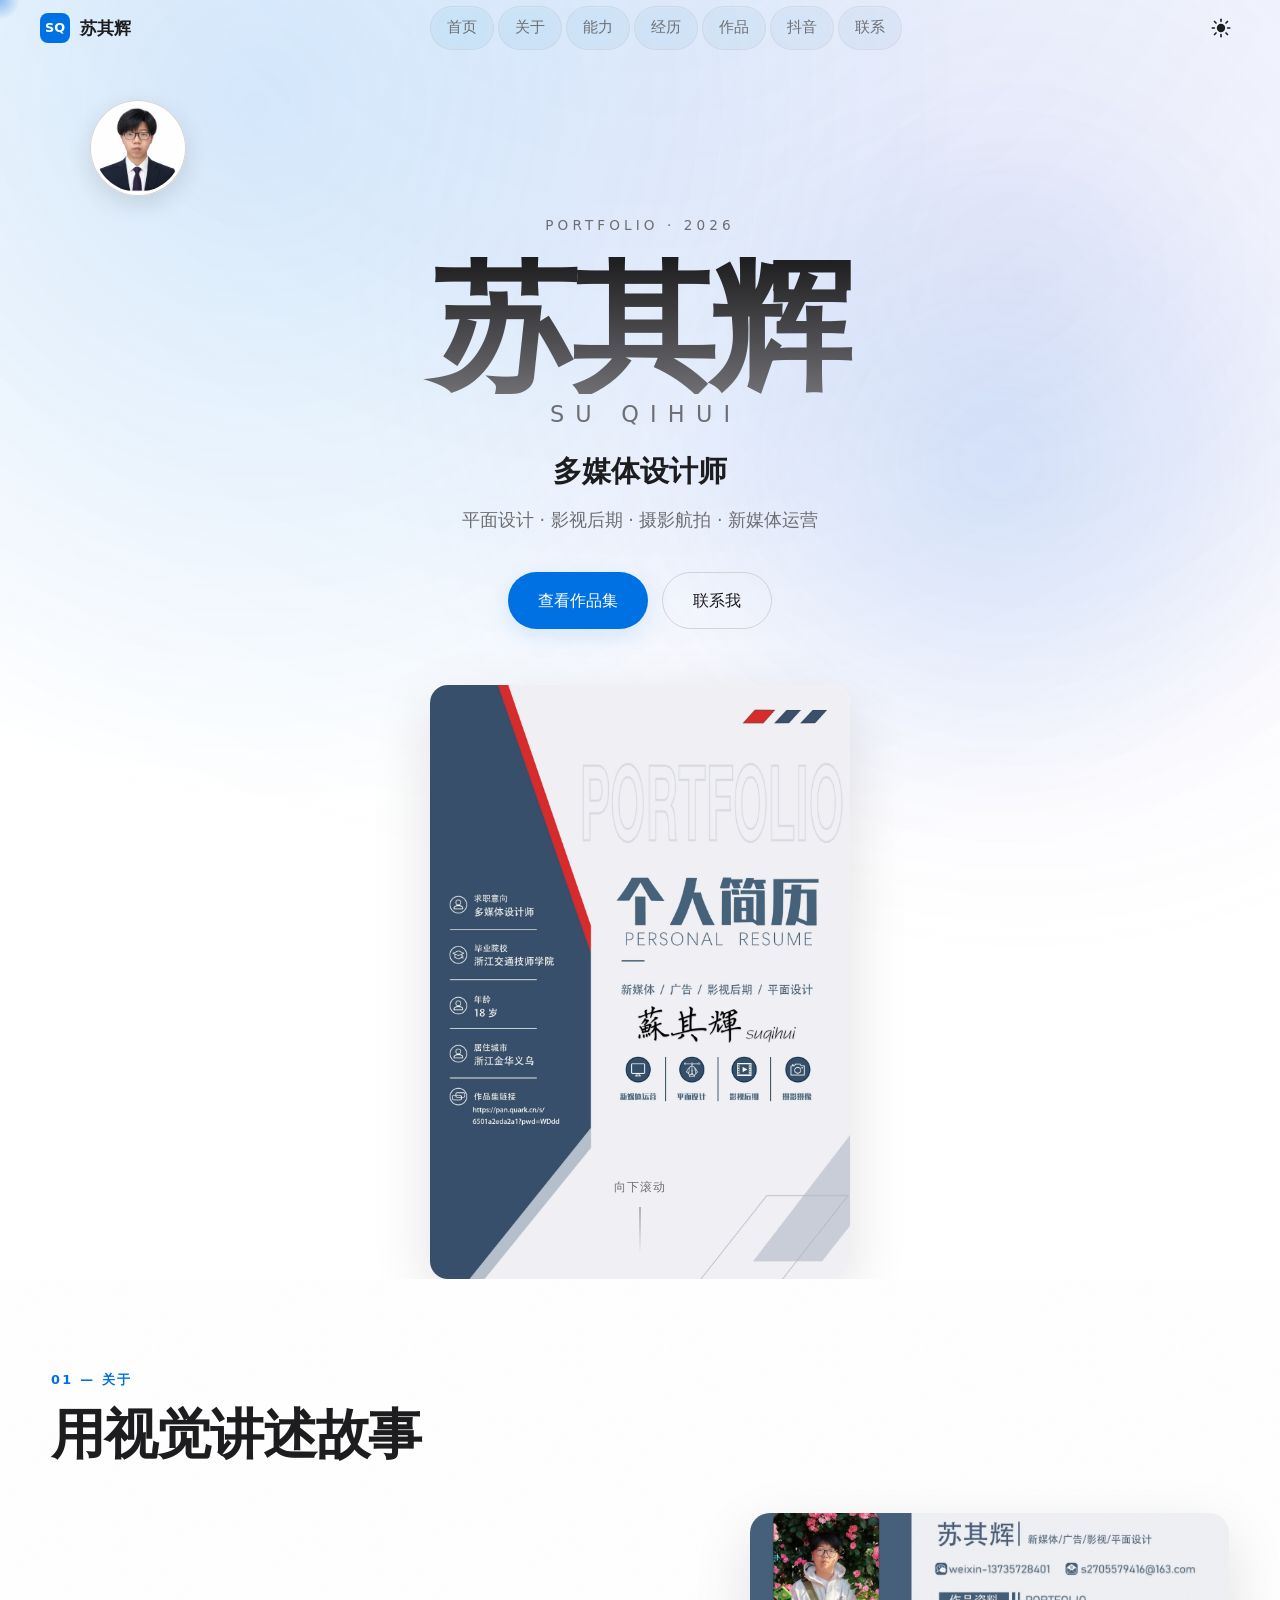
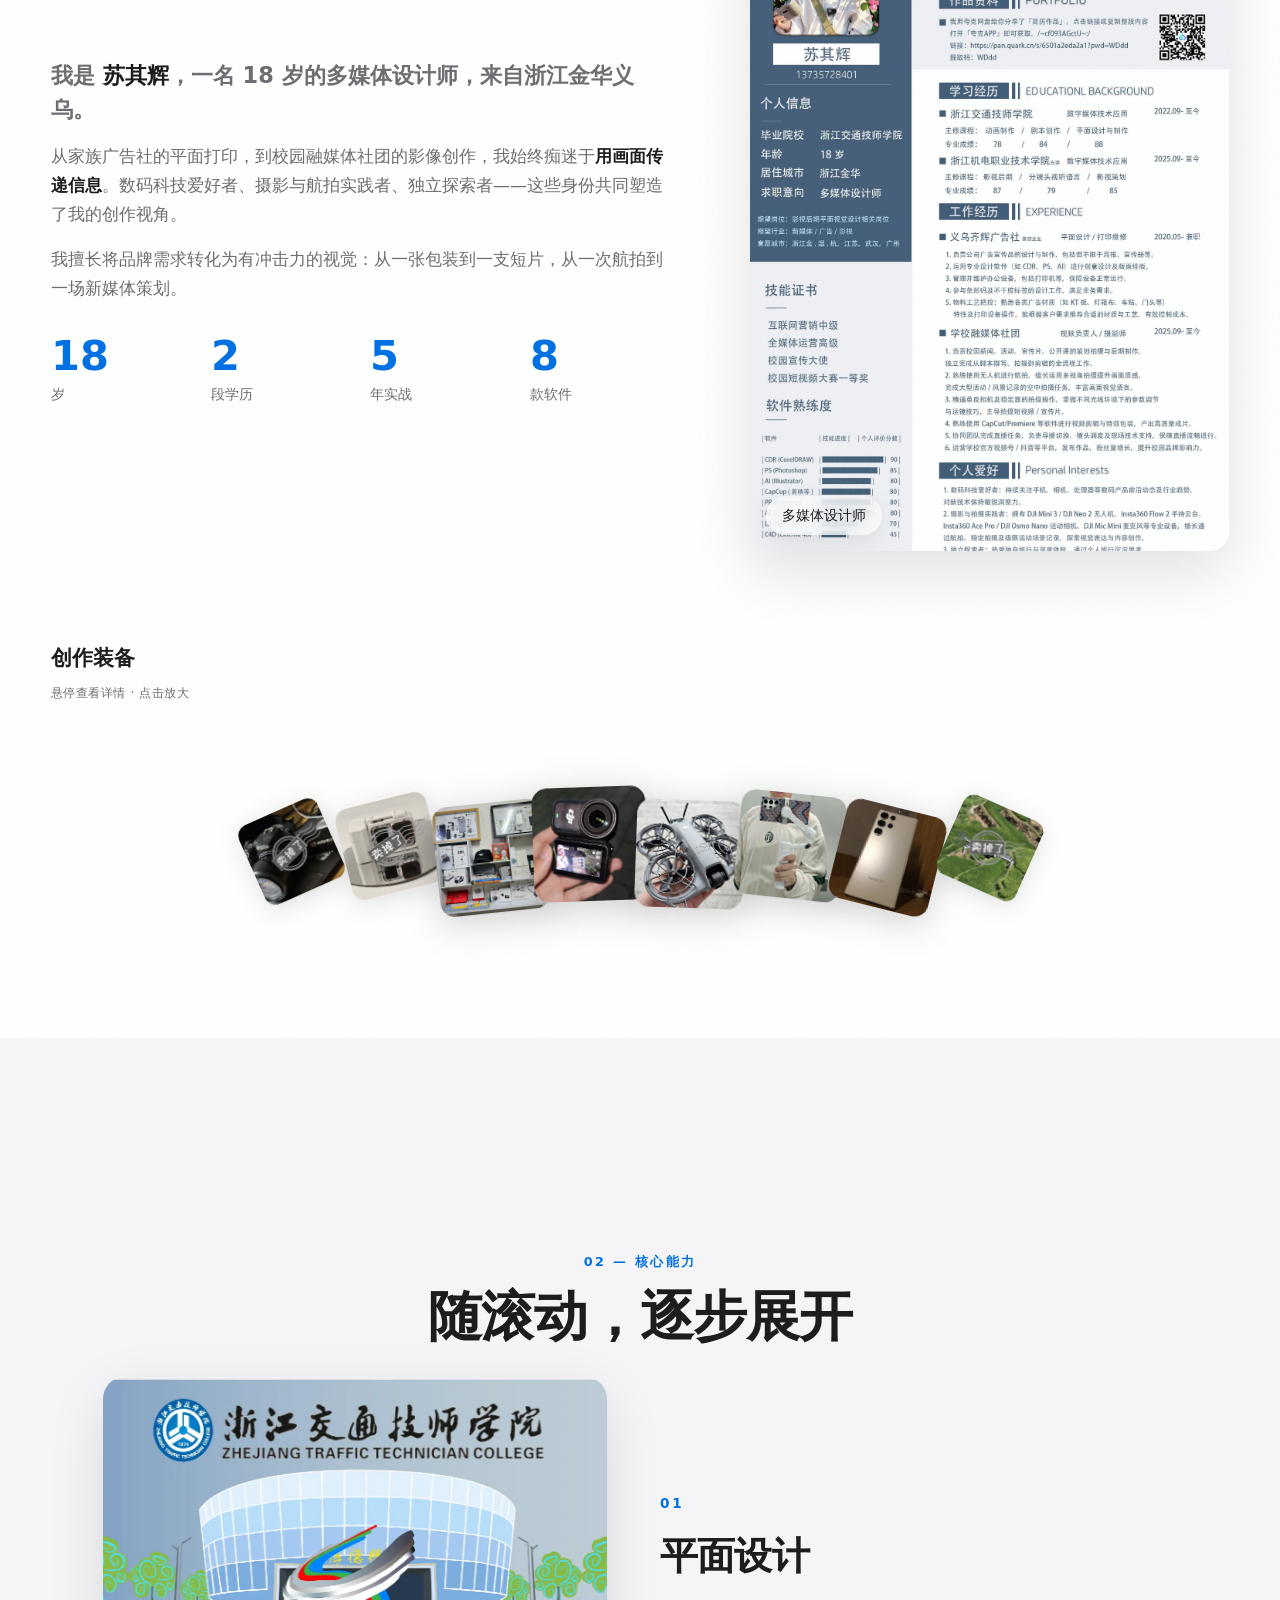
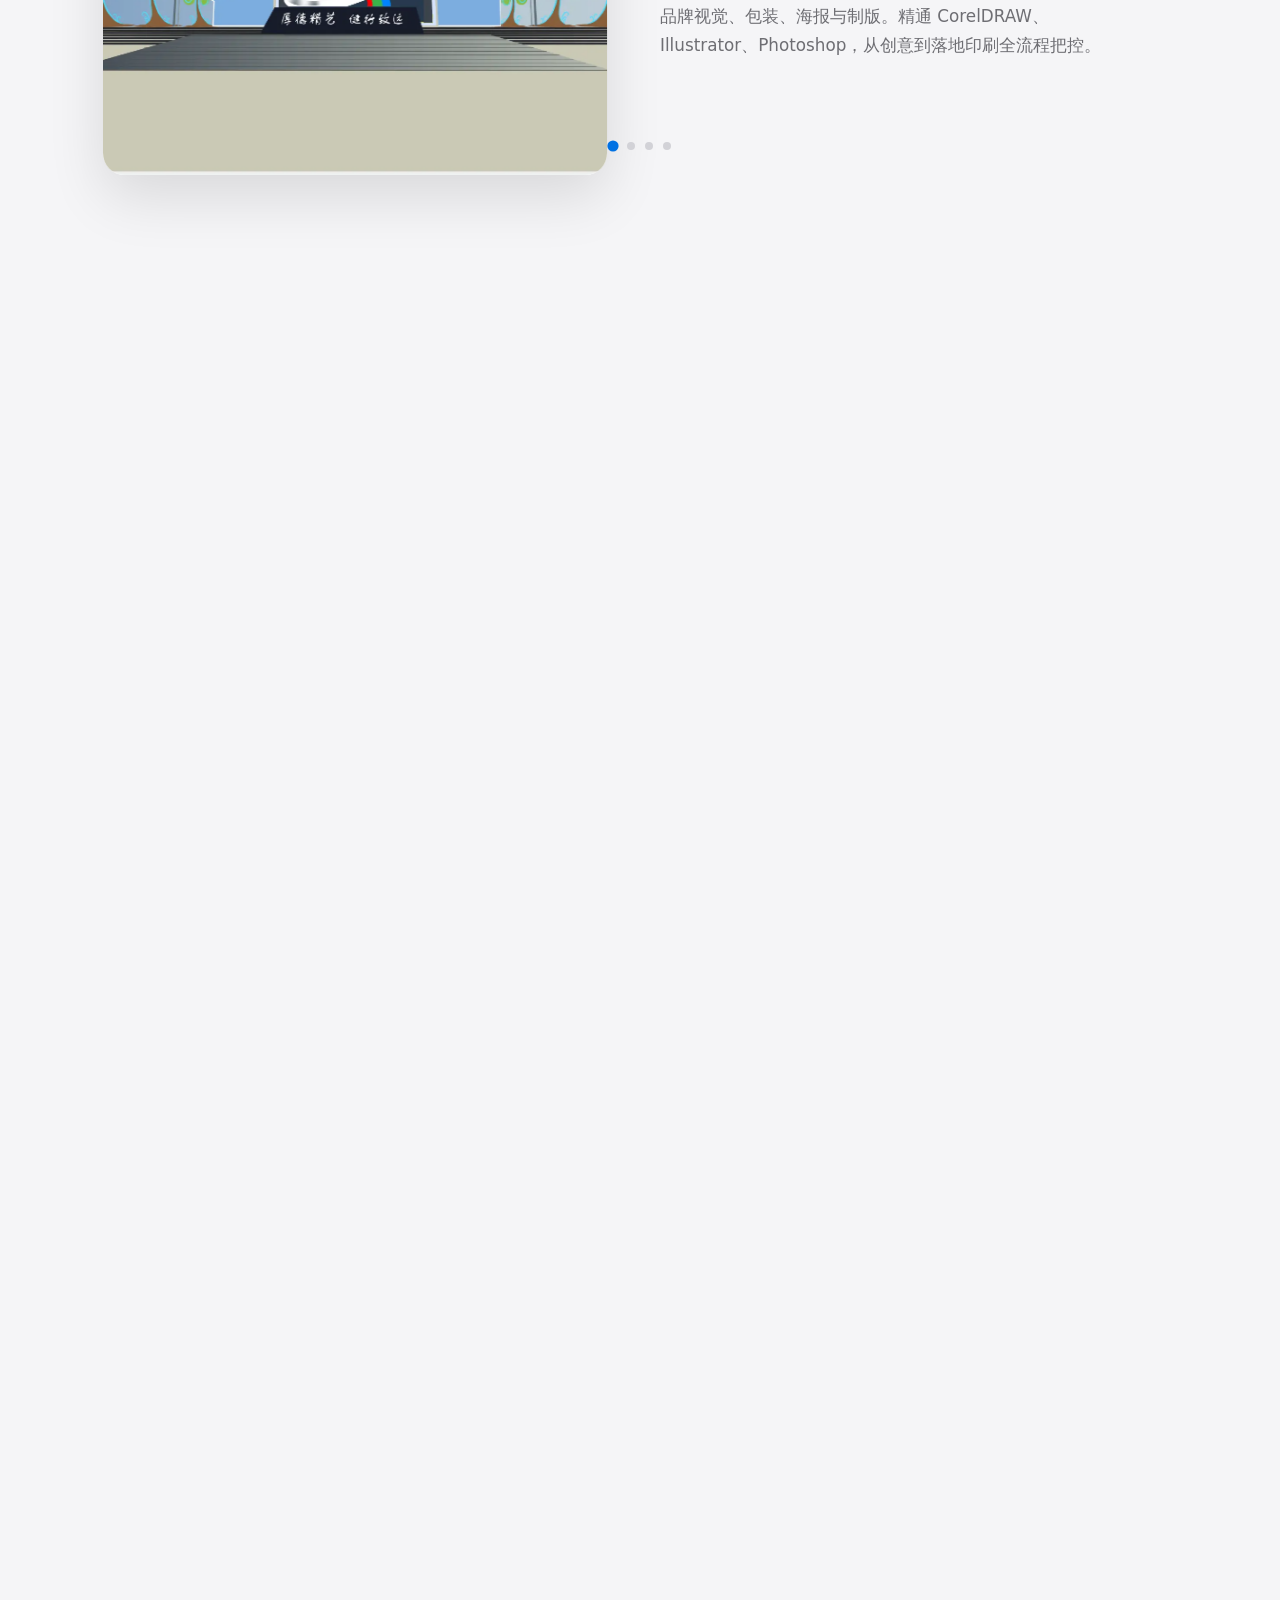
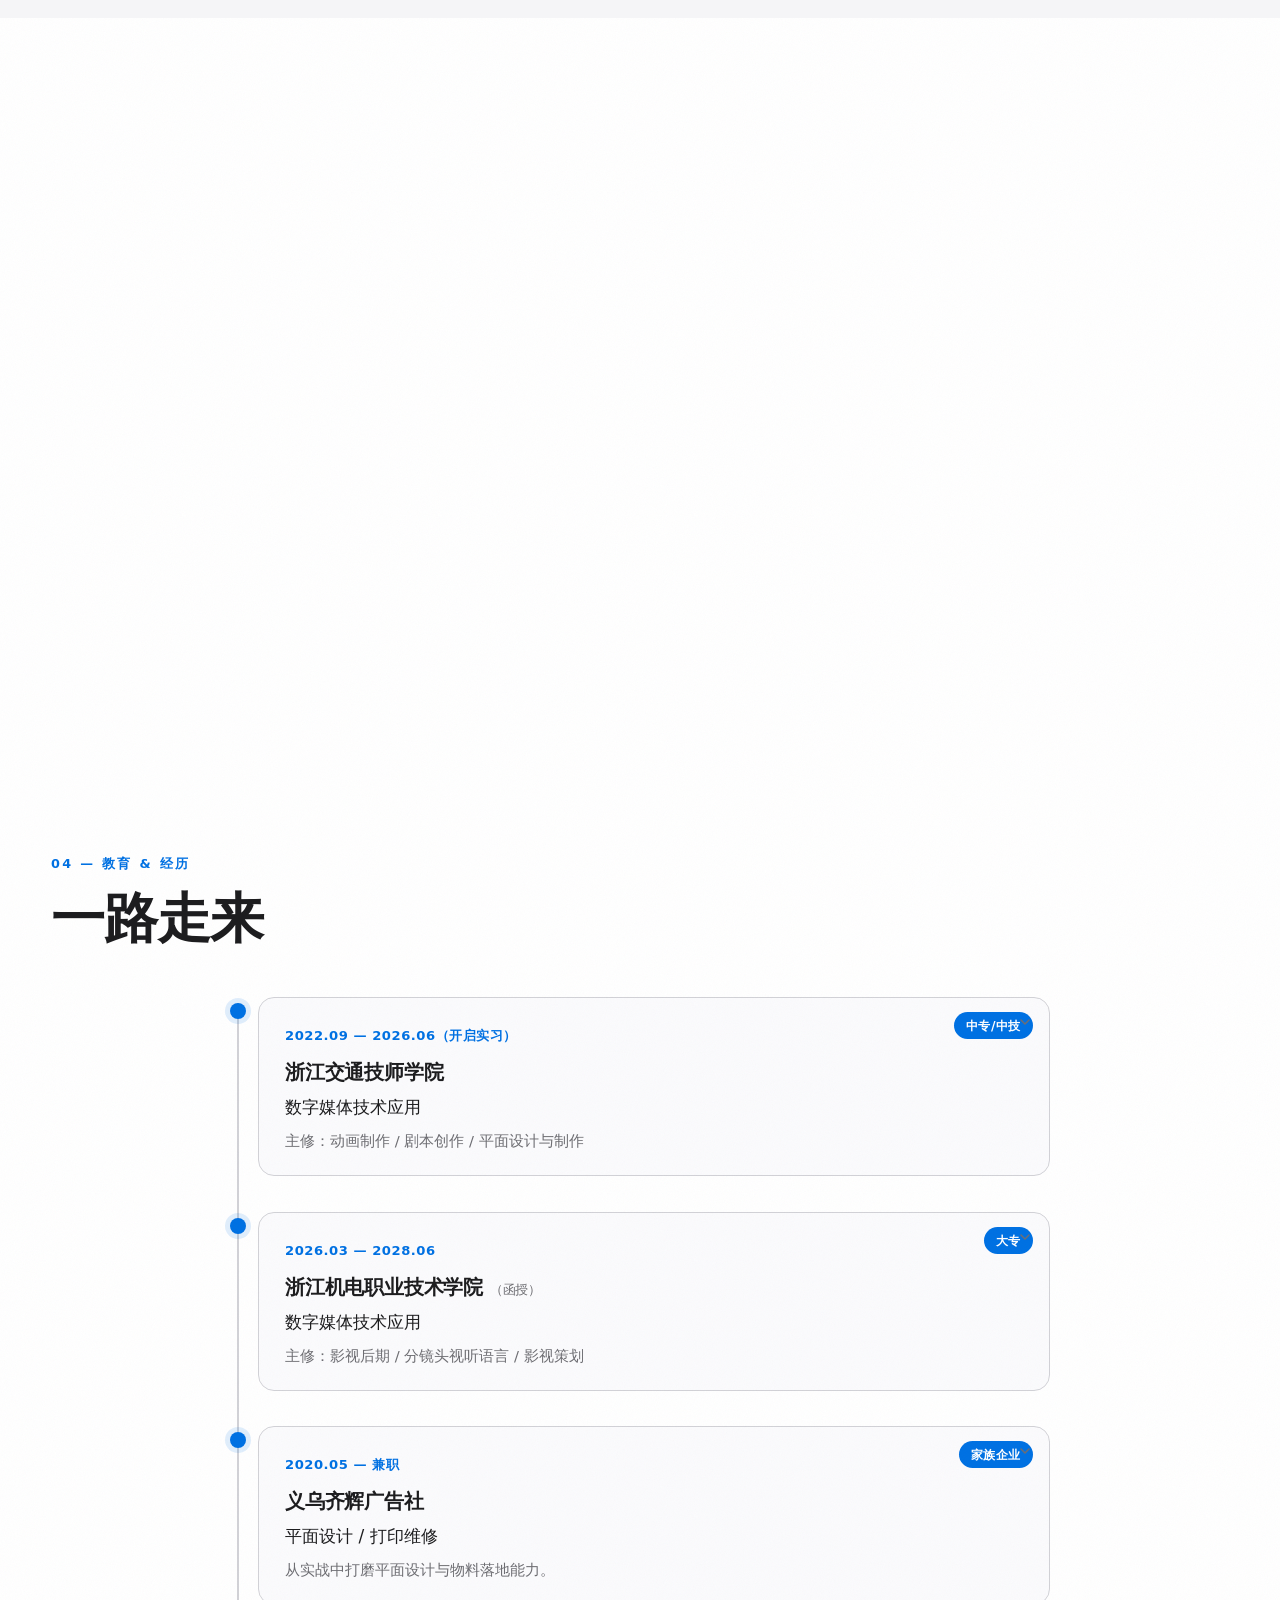
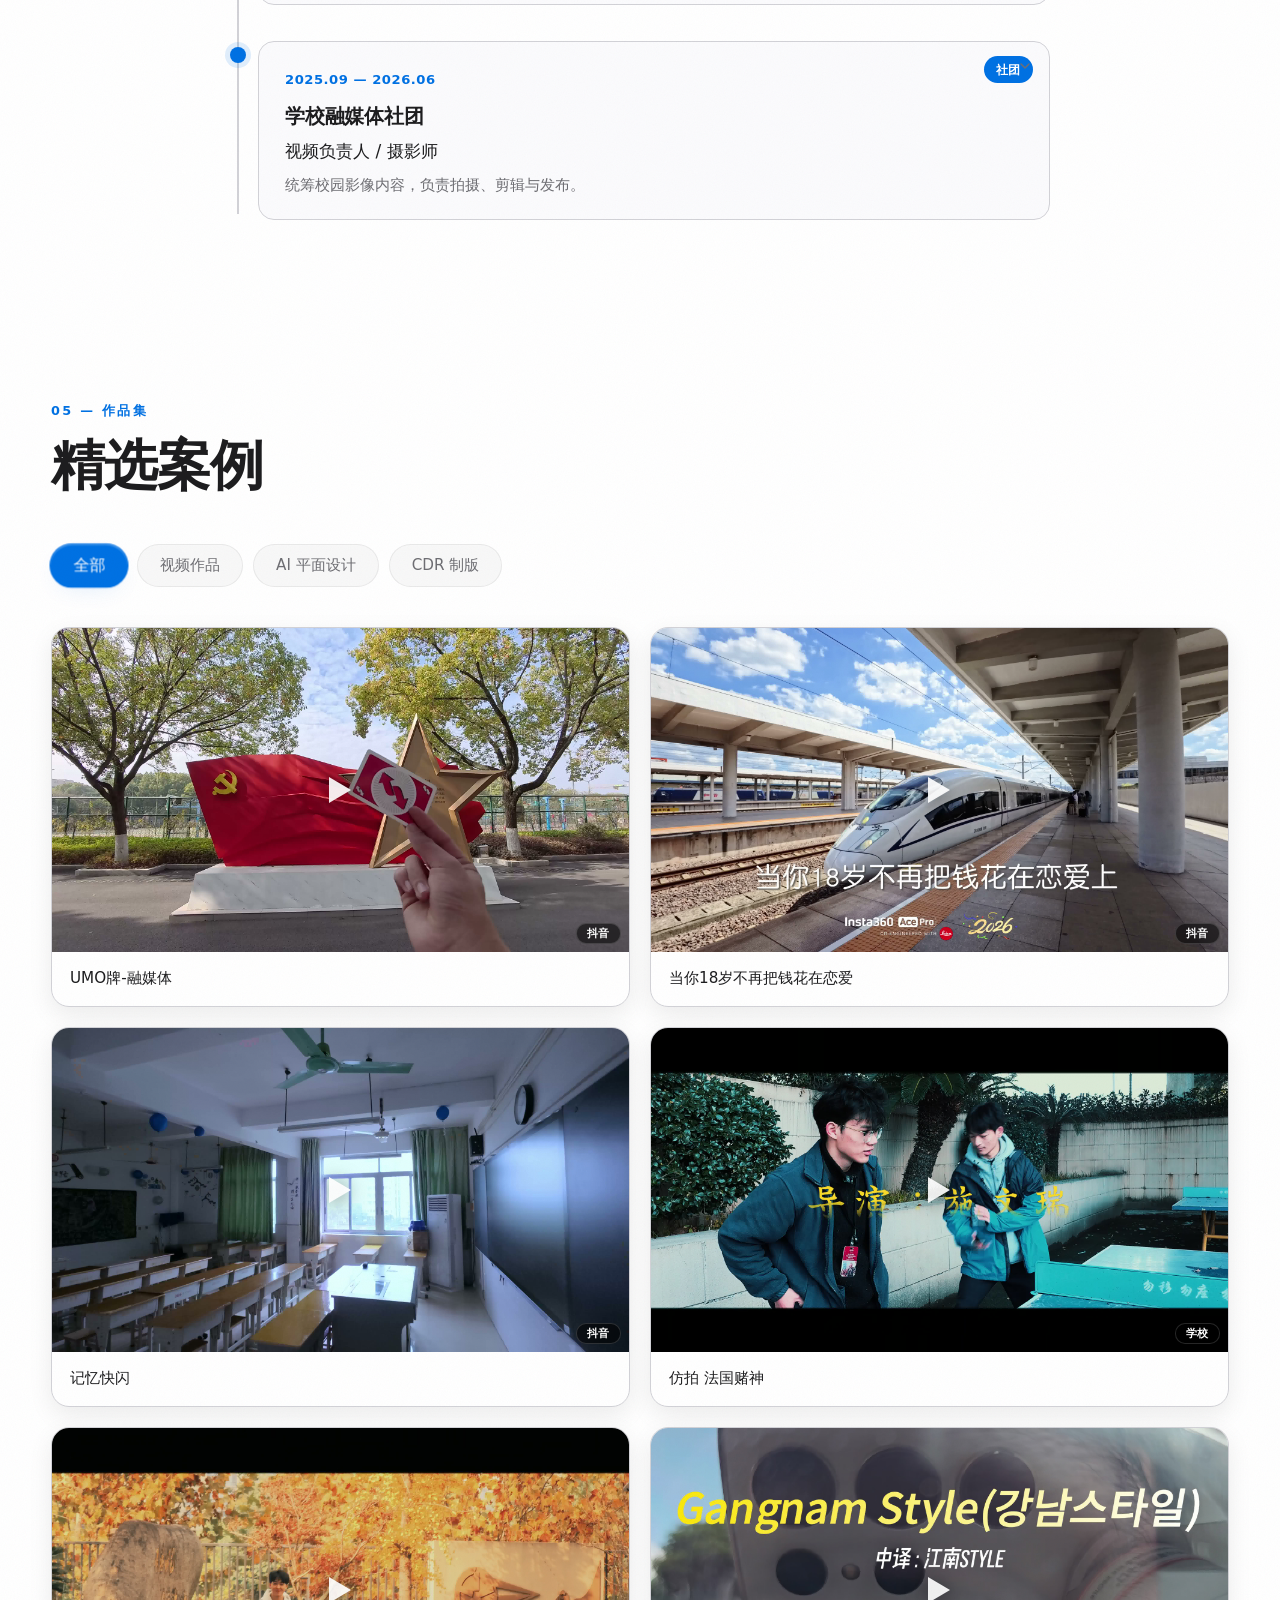
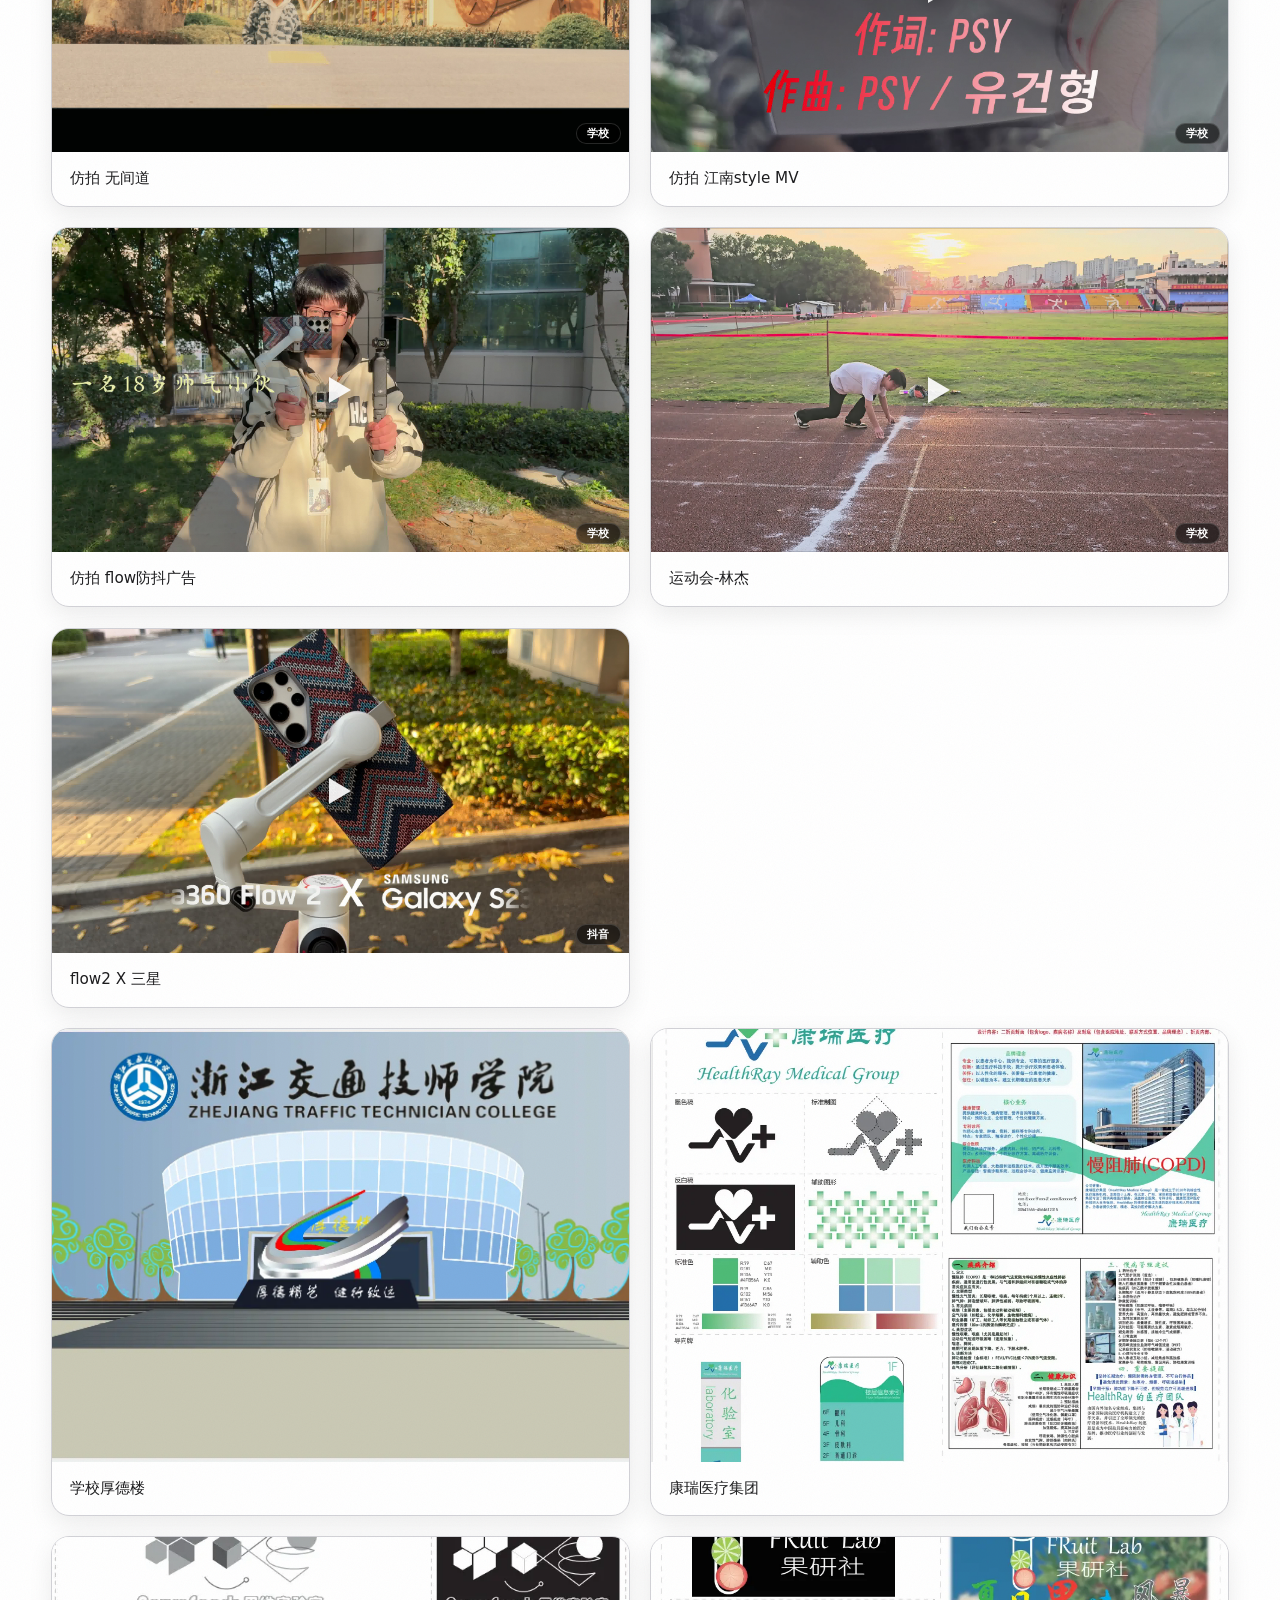
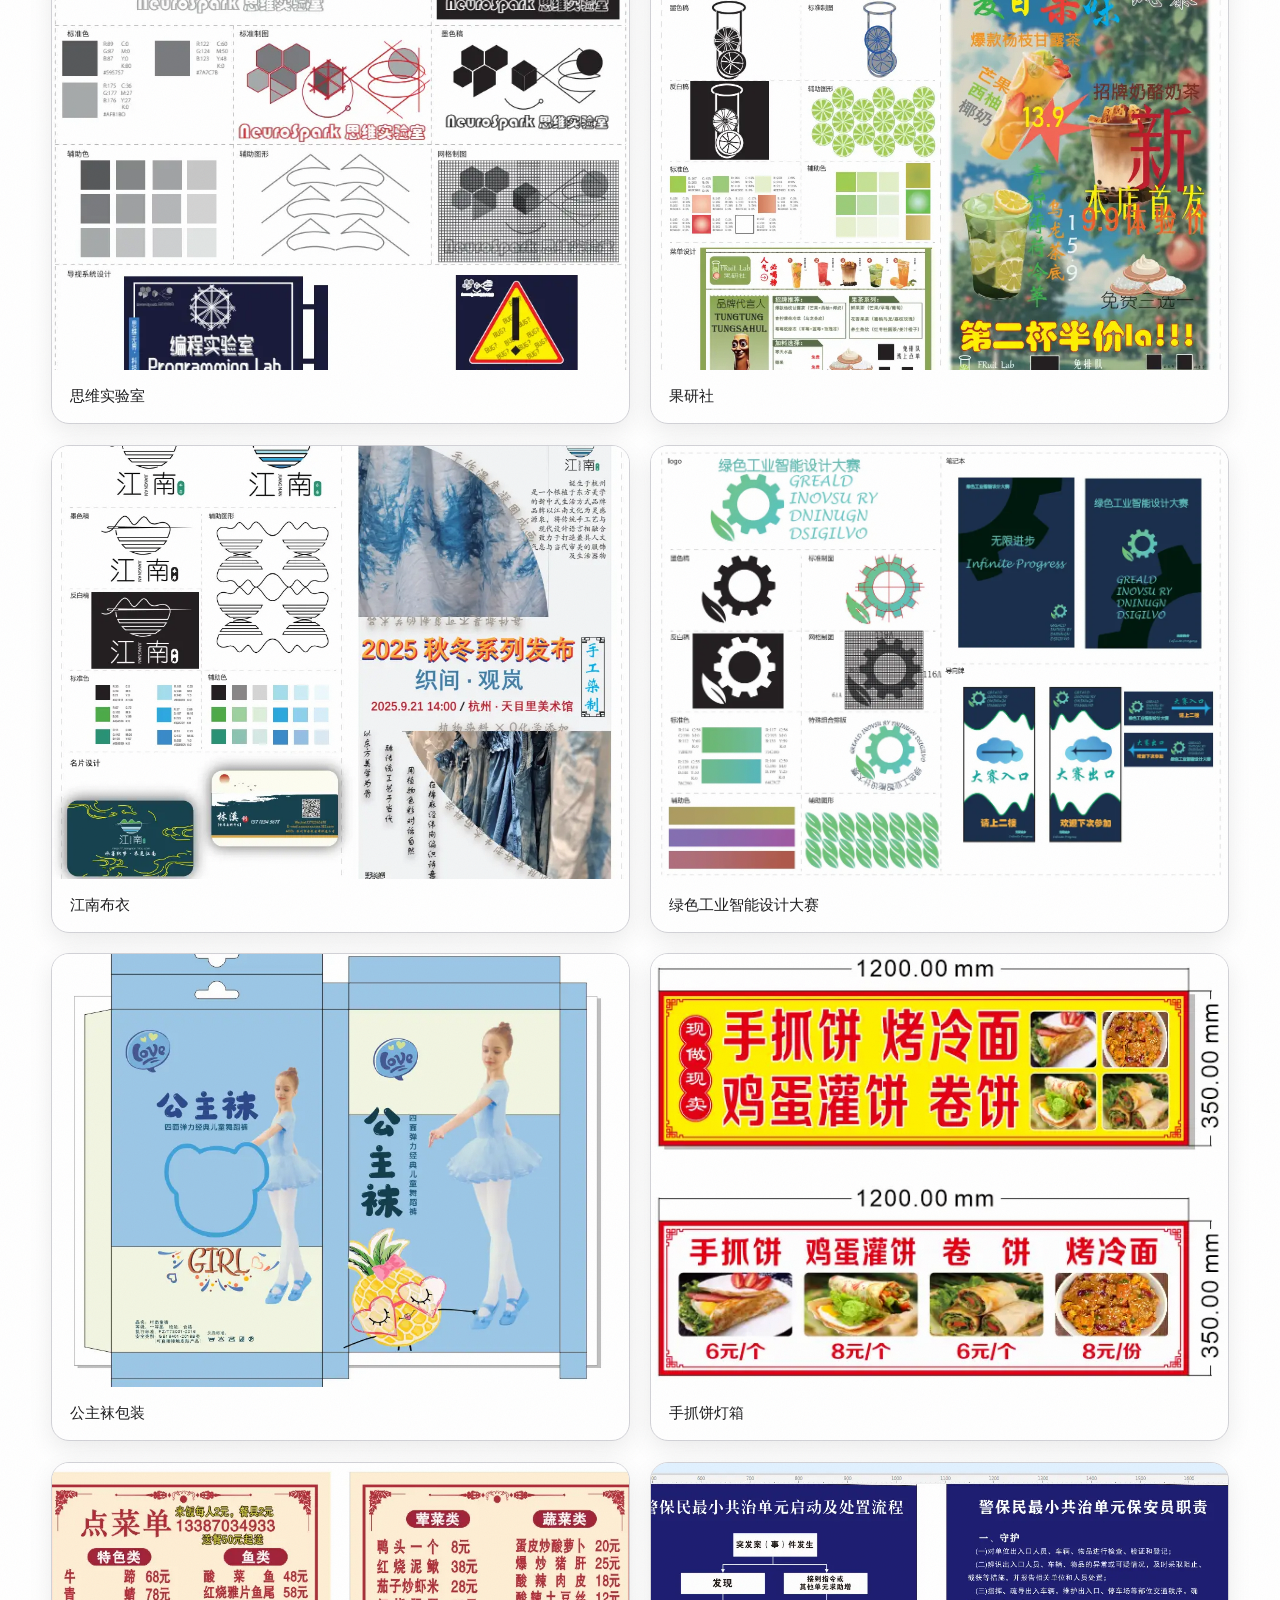
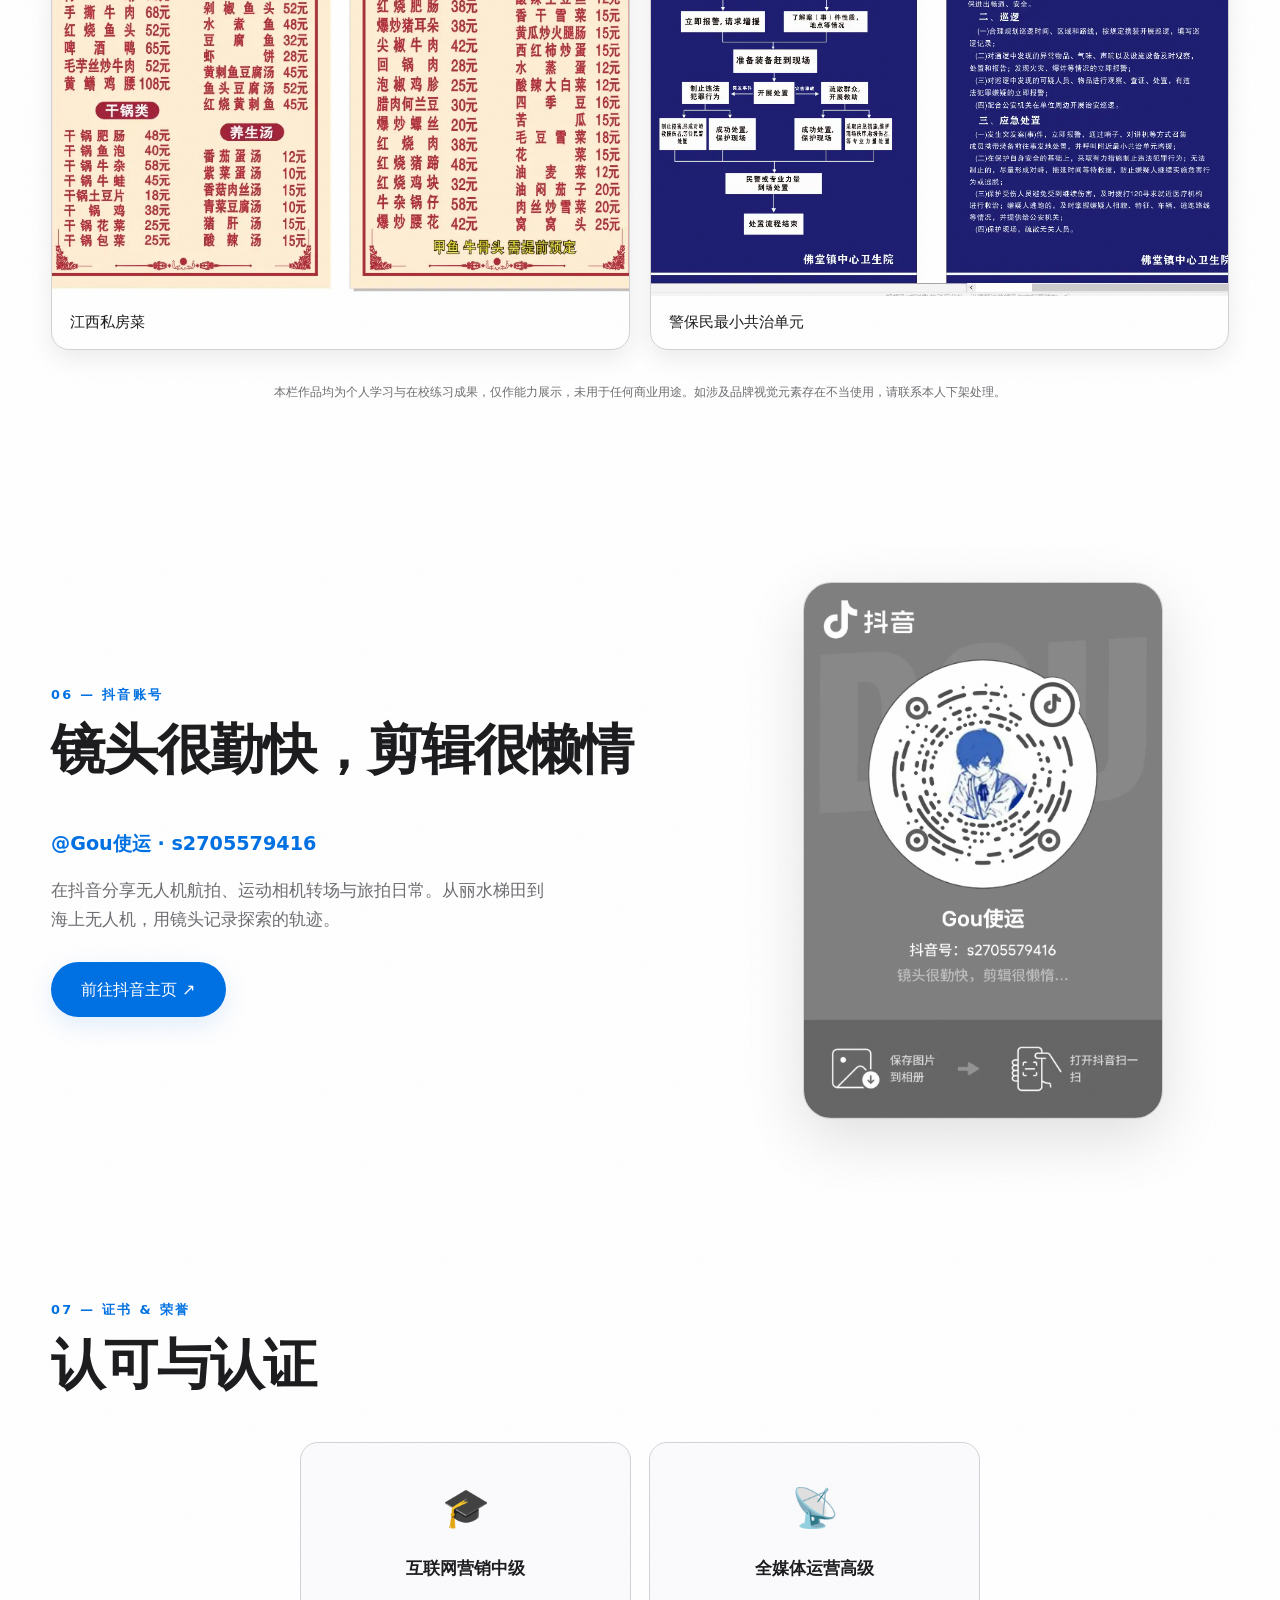
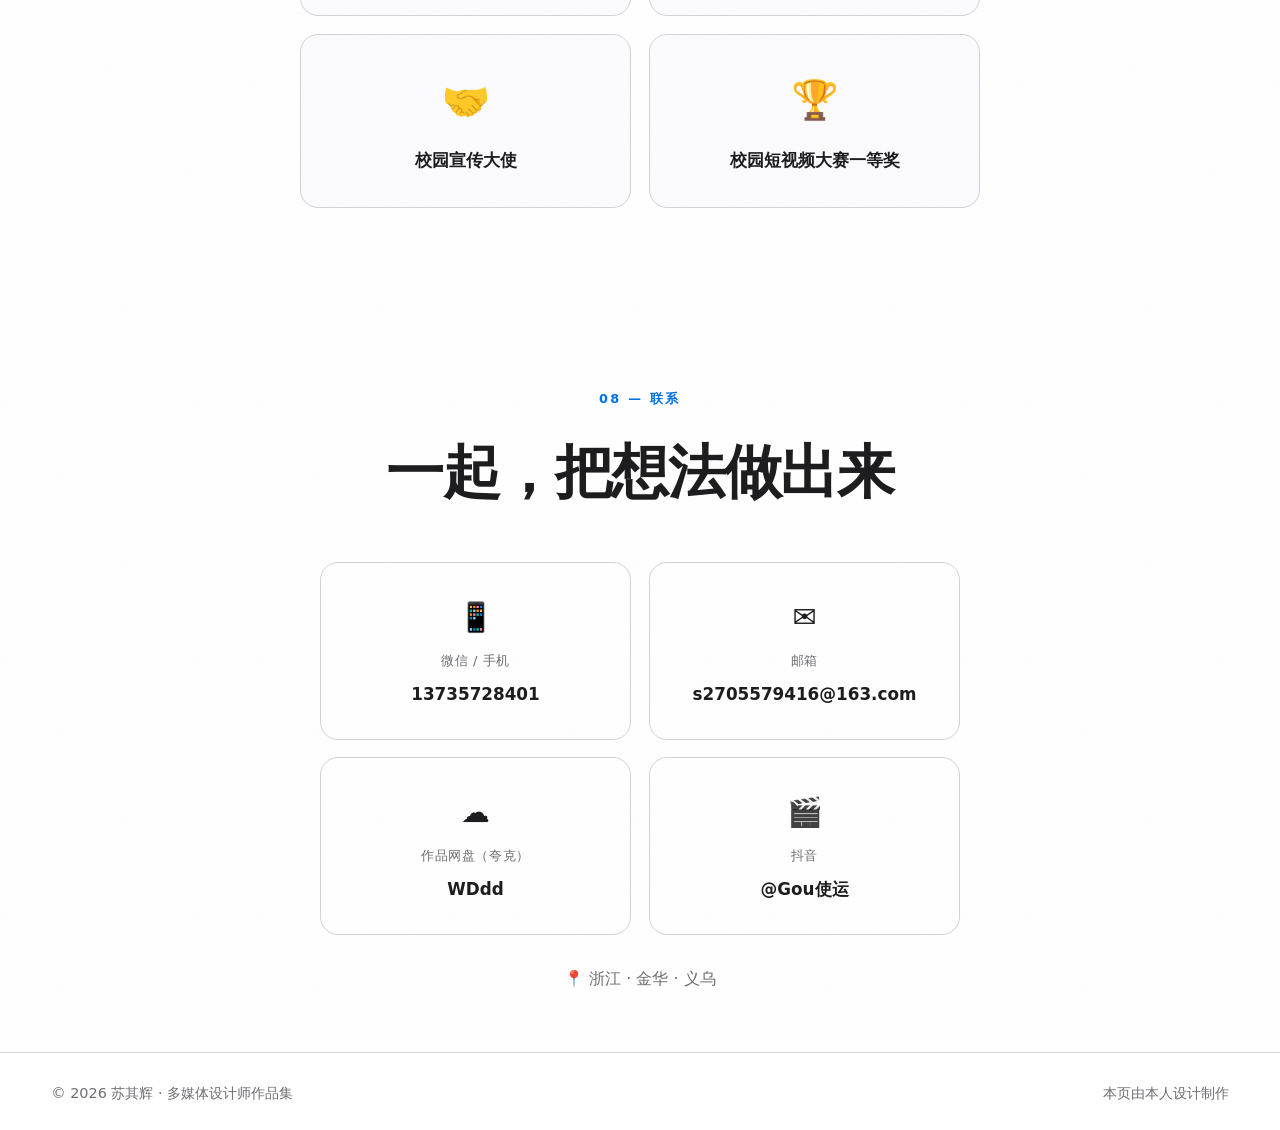
==== v2.html @ 86b11974 "V2版更新：新首页布局+技能图标+头像+交互优化" ====
<!DOCTYPE html>
<html lang="zh-CN" data-theme="light">
<head>
<meta charset="UTF-8" />
<meta name="viewport" content="width=device-width, initial-scale=1, viewport-fit=cover" />
<title>苏其辉 · 多媒体设计师 | 作品集</title>
<meta name="description" content="苏其辉 — 多媒体设计师。平面设计 / 影视后期 / 摄影航拍 / 新媒体运营作品集。" />
<meta name="theme-color" content="#ffffff" />
<link rel="icon" href="assets/img/icons/favicon.svg" type="image/svg+xml" />
<link rel="stylesheet" href="css/v2-style.css" />
<script>
(function () {
  try {
    var t = localStorage.getItem('theme');
    if (!t) t = window.matchMedia('(prefers-color-scheme: light)').matches ? 'light' : 'dark';
    document.documentElement.setAttribute('data-theme', t);
  } catch (e) { document.documentElement.setAttribute('data-theme', 'light'); }
})();
</script>
</head>
<body>
<!-- 深色模式圆形扩散切换层 -->
<div class="theme-ripple" aria-hidden="true"></div>
<!-- 滚动进度条 -->
<div class="scroll-progress"></div>
<!-- 光标跟随光晕 -->
<div class="cursor-glow"></div>

<!-- ============ 顶部导航 ============ -->
<header class="nav" id="nav">
  <div class="nav__inner">
    <a href="#home" class="nav__brand" aria-label="苏其辉 首页">
      <span class="nav__logo">SQ</span>
      <span class="nav__name">苏其辉</span>
    </a>
    <nav class="nav__links" id="navLinks" aria-label="主导航">
      <a href="#home" class="nav__link" data-section="home">首页</a>
      <a href="#about" class="nav__link" data-section="about">关于</a>
      <a href="#capabilities" class="nav__link" data-section="capabilities">能力</a>
      <a href="#experience" class="nav__link" data-section="experience">经历</a>
      <a href="#portfolio" class="nav__link" data-section="portfolio">作品</a>
      <a href="#douyin" class="nav__link" data-section="douyin">抖音</a>
      <a href="#contact" class="nav__link" data-section="contact">联系</a>
    </nav>
    <div class="nav__actions">
      <button class="theme-toggle" id="themeToggle" aria-label="切换深色 / 浅色模式" title="切换主题">
        <svg class="icon-sun" viewBox="0 0 24 24" width="20" height="20" aria-hidden="true"><circle cx="12" cy="12" r="5" fill="currentColor"/><g stroke="currentColor" stroke-width="2" stroke-linecap="round"><line x1="12" y1="1.5" x2="12" y2="4"/><line x1="12" y1="20" x2="12" y2="22.5"/><line x1="1.5" y1="12" x2="4" y2="12"/><line x1="20" y1="12" x2="22.5" y2="12"/><line x1="4.2" y1="4.2" x2="6" y2="6"/><line x1="18" y1="18" x2="19.8" y2="19.8"/><line x1="4.2" y1="19.8" x2="6" y2="18"/><line x1="18" y1="6" x2="19.8" y2="4.2"/></g></svg>
        <svg class="icon-moon" viewBox="0 0 24 24" width="20" height="20" aria-hidden="true"><path fill="currentColor" d="M21 12.8A9 9 0 1 1 11.2 3a7 7 0 0 0 9.8 9.8z"/></svg>
      </button>
      <button class="nav__burger" id="navBurger" aria-label="打开菜单" aria-expanded="false">
        <span></span><span></span><span></span>
      </button>
    </div>
  </div>
</header>

<!-- ============ 首屏 Hero ============ -->
<section class="hero" id="home">
  <div class="hero__bg" data-parallax-speed="0.15" aria-hidden="true"></div>
  <div class="hero__glow" data-parallax-speed="0.25" aria-hidden="true"></div>
<!-- 头像：嵌入 hero__inner 文字流，紧贴名字上方 -->
  <div class="hero__inner">
    <div class="hero__avatar" aria-hidden="true">
      <img src="assets/img/resume/headshot.webp" alt="苏其辉" />
    </div>
    <p class="hero__eyebrow" data-reveal>PORTFOLIO · 2026</p>
    <h1 class="hero__title">
      <span class="hero__name" data-reveal data-reveal-delay="80">苏其辉</span>
      <span class="hero__en" data-reveal data-reveal-delay="160">SU QIHUI</span>
    </h1>
    <p class="hero__role" data-reveal data-reveal-delay="240">多媒体设计师</p>
    <p class="hero__tagline" data-reveal data-reveal-delay="320">平面设计 · 影视后期 · 摄影航拍 · 新媒体运营</p>
    <div class="hero__cta" data-reveal data-reveal-delay="400">
      <a href="#portfolio" class="btn btn--primary">查看作品集</a>
      <a href="#contact" class="btn btn--ghost">联系我</a>
    </div>
    <!-- 封面层：极慢视差，加reveal延迟保证用户能看到 -->
    <div class="hero__product tilt-card" id="heroProduct" data-reveal data-reveal-delay="520">
      <img src="assets/img/resume/cover.jpg" alt="苏其辉 简历封面" loading="eager" />
    </div>
  </div>
  <a href="#about" class="hero__scroll" aria-label="向下滚动">
    <span class="hero__scroll-text">向下滚动</span>
    <span class="hero__scroll-line"></span>
  </a>
</section>

<!-- ============ 关于我 ============ -->
<section class="section about" id="about">
  <div class="container">
    <p class="section__eyebrow" data-reveal>01 — 关于</p>
    <h2 class="section__title" data-reveal>用视觉讲述故事</h2>
    <div class="about__grid">
      <div class="about__text" data-reveal>
        <p class="about__lead">我是 <strong>苏其辉</strong>，一名 18 岁的多媒体设计师，来自浙江金华义乌。</p>
        <p>从家族广告社的平面打印，到校园融媒体社团的影像创作，我始终痴迷于<strong>用画面传递信息</strong>。数码科技爱好者、摄影与航拍实践者、独立探索者——这些身份共同塑造了我的创作视角。</p>
        <p>我擅长将品牌需求转化为有冲击力的视觉：从一张包装到一支短片，从一次航拍到一场新媒体策划。</p>
        <ul class="about__stats">
          <li data-reveal><span class="num" data-count="18">0</span><em>岁</em></li>
          <li data-reveal data-reveal-delay="80"><span class="num" data-count="2">0</span><em>段学历</em></li>
          <li data-reveal data-reveal-delay="160"><span class="num" data-count="5">0</span><em>年实战</em></li>
          <li data-reveal data-reveal-delay="240"><span class="num" data-count="8">0</span><em>款软件</em></li>
        </ul>
      </div>
      <div class="about__card tilt-card" id="aboutCard" data-reveal data-reveal-delay="120">
        <img src="assets/img/resume/cv.jpg" alt="苏其辉 个人简历" />
        <span class="about__card-badge">多媒体设计师</span>
      </div>
    </div>

    <!-- 装备散开展示 -->
    <div class="gear" data-reveal>
      <h3 class="gear__title">创作装备</h3>
      <p class="gear__hint">悬停查看详情 · 点击放大</p>
      <div class="gear__scatter">
        <!-- 左侧：卖掉的 -->
        <button class="gear__item gear__item--sold" data-lightbox="gear" data-src="assets/img/gear/canon200d.jpg" data-title="佳能 EOS 200D（已售）" data-angle="-24">
          <img src="assets/img/gear/canon200d.jpg" alt="佳能 EOS 200D" loading="lazy" /><img class="gear__stamp" src="assets/img/gear/sold-stamp.webp" alt="已售出" /><span class="gear__item-name">佳能 EOS 200D</span>
        </button>
        <button class="gear__item gear__item--sold" data-lightbox="gear" data-src="assets/img/gear/insta360acepro.jpg" data-title="Insta360 Ace Pro（已售）" data-angle="-14">
          <img src="assets/img/gear/insta360acepro.jpg" alt="Insta360 Ace Pro" loading="lazy" /><img class="gear__stamp" src="assets/img/gear/sold-stamp.webp" alt="已售出" /><span class="gear__item-name">Insta360 Ace Pro</span>
        </button>
        <!-- 中间：现有的5件 -->
        <button class="gear__item" data-lightbox="gear" data-src="assets/img/gear/collection-shelf.jpg" data-title="数码收藏柜" data-angle="-6">
          <img src="assets/img/gear/collection-shelf.jpg" alt="数码收藏柜" loading="lazy" /><span class="gear__item-name">数码收藏柜</span>
        </button>
        <button class="gear__item" data-lightbox="gear" data-src="assets/img/gear/djinano.jpg" data-title="DJI Osmo Nano" data-angle="-2">
          <img src="assets/img/gear/djinano.jpg" alt="DJI Osmo Nano" loading="lazy" /><span class="gear__item-name">DJI Osmo Nano</span>
        </button>
        <button class="gear__item" data-lightbox="gear" data-src="assets/img/gear/djineo2.jpg" data-title="DJI Neo 2" data-angle="2">
          <img src="assets/img/gear/djineo2.jpg" alt="DJI Neo 2" loading="lazy" /><span class="gear__item-name">DJI Neo 2</span>
        </button>
        <button class="gear__item" data-lightbox="gear" data-src="assets/img/gear/insta360flow2.jpg" data-title="Insta360 Flow 2" data-angle="6">
          <img src="assets/img/gear/insta360flow2.jpg" alt="Insta360 Flow 2" loading="lazy" /><span class="gear__item-name">Insta360 Flow 2</span>
        </button>
        <button class="gear__item" data-lightbox="gear" data-src="assets/img/gear/samsung-s23ultra.jpg" data-title="三星 S23 Ultra" data-angle="14">
          <img src="assets/img/gear/samsung-s23ultra.jpg" alt="三星 S23 Ultra" loading="lazy" /><span class="gear__item-name">三星 S23 Ultra</span>
        </button>
        <!-- 右侧：卖掉的 -->
        <button class="gear__item gear__item--sold" data-lightbox="gear" data-src="assets/img/gear/djimini3.jpg" data-title="DJI Mini 3（已售）" data-angle="24">
          <img src="assets/img/gear/djimini3.jpg" alt="DJI Mini 3" loading="lazy" /><img class="gear__stamp" src="assets/img/gear/sold-stamp.webp" alt="已售出" /><span class="gear__item-name">DJI Mini 3</span>
        </button>
      </div>
    </div>
  </div>
</section>

<!-- ============ 能力叙事（钉住滚动） ============ -->
<section class="caps" id="capabilities">
  <div class="caps__track" id="capsTrack">
    <div class="caps__sticky">
      <div class="caps__head">
        <p class="section__eyebrow">02 — 核心能力</p>
        <h2 class="section__title">随滚动，逐步展开</h2>
      </div>
      <div class="caps__stage">
        <div class="caps__visual" id="capsVisual">
          <figure class="caps__media is-active" data-stage="0"><img src="assets/img/portfolio/ai/01-school-building.webp" alt="平面设计作品" /></figure>
          <figure class="caps__media" data-stage="1"><img src="assets/img/memory-flash-cover.jpg" alt="影视后期作品" /></figure>
          <figure class="caps__media" data-stage="2"><img src="assets/img/gear/djimini3.jpg" alt="摄影航拍" /></figure>
          <figure class="caps__media" data-stage="3"><img src="assets/img/douyin-profile-new.webp" alt="新媒体运营" /></figure>
          <div class="caps__ring" aria-hidden="true"></div>
        </div>
        <div class="caps__captions">
          <article class="caps__cap is-active" data-stage="0">
            <span class="caps__num">01</span>
            <h3>平面设计</h3>
            <p>品牌视觉、包装、海报与制版。精通 CorelDRAW、Illustrator、Photoshop，从创意到落地印刷全流程把控。</p>
          </article>
          <article class="caps__cap" data-stage="1">
            <span class="caps__num">02</span>
            <h3>影视后期</h3>
            <p>剪辑、特效、调色与分镜。熟练运用 Premiere、After Effects、剪映，擅长把素材剪成有节奏的故事。</p>
          </article>
          <article class="caps__cap" data-stage="2">
            <span class="caps__num">03</span>
            <h3>摄影航拍</h3>
            <p>商业拍摄、旅拍与运动记录。DJI 无人机与 Insta360 运动相机，捕捉地面与天空的极致视角。</p>
          </article>
          <article class="caps__cap" data-stage="3">
            <span class="caps__num">04</span>
            <h3>新媒体运营</h3>
            <p>全媒体运营高级认证。短视频策划、账号定位与内容投放，让作品被更多人看见。</p>
          </article>
        </div>
        <div class="caps__progress" aria-hidden="true">
          <span class="dot is-active" data-dot="0"></span>
          <span class="dot" data-dot="1"></span>
          <span class="dot" data-dot="2"></span>
          <span class="dot" data-dot="3"></span>
        </div>
      </div>
    </div>
  </div>
</section>

<!-- ============ 技能 ============ -->
<section class="section skills" id="skills">
  <div class="container">
    <p class="section__eyebrow" data-reveal>03 — 软件熟练度</p>
    <h2 class="section__title" data-reveal>工具，是手的延伸</h2>
    <div class="skills__radar-wrap" data-reveal>
      <svg class="skills__radar" id="skillRadar" viewBox="0 0 300 300" width="300" height="300"></svg>
    </div>
    <div class="skills__icons" data-reveal>
      <button class="skill-icon" data-skill="0"><img src="assets/img/skills/coreldraw.svg" alt="CorelDRAW" /><span class="skill-icon__label">CorelDRAW</span></button>
      <button class="skill-icon" data-skill="1"><img src="assets/img/skills/photoshop.svg" alt="Photoshop" /><span class="skill-icon__label">Photoshop</span></button>
      <button class="skill-icon" data-skill="2"><img src="assets/img/skills/illustrator.svg" alt="Illustrator" /><span class="skill-icon__label">Illustrator</span></button>
      <button class="skill-icon" data-skill="3"><img src="assets/img/skills/capcut.svg" alt="CapCut" /><span class="skill-icon__label">剪映</span></button>
      <button class="skill-icon" data-skill="4"><img src="assets/img/skills/premiere.svg" alt="Premiere Pro" /><span class="skill-icon__label">Premiere</span></button>
      <button class="skill-icon" data-skill="5"><img src="assets/img/skills/aftereffects.svg" alt="After Effects" /><span class="skill-icon__label">AE</span></button>
      <button class="skill-icon" data-skill="6"><img src="assets/img/skills/lightroom.svg" alt="Lightroom" /><span class="skill-icon__label">Lightroom</span></button>
      <button class="skill-icon" data-skill="7"><img src="assets/img/skills/cinema4d.svg" alt="Cinema 4D" /><span class="skill-icon__label">Cinema 4D</span></button>
    </div>
    <div class="skills__ai" data-reveal>
      <p class="skills__ai-label">AI 工具</p>
      <div class="skills__ai-icons">
        <div class="skill-icon skill-icon--ai ai-codex"><img src="assets/img/skills/codex.svg" alt="Codex" /><span class="skill-icon__label">Codex</span></div>
        <div class="skill-icon skill-icon--ai ai-workbuddy"><img src="assets/img/skills/workbuddy.svg" alt="WorkBuddy" /><span class="skill-icon__label">WorkBuddy</span></div>
        <div class="skill-icon skill-icon--ai ai-qwen"><img src="assets/img/skills/qwen.svg" alt="通义千问" /><span class="skill-icon__label">通义千问</span></div>
        <div class="skill-icon skill-icon--ai ai-jimeng"><img src="assets/img/skills/jimeng.svg" alt="即梦" /><span class="skill-icon__label">即梦</span></div>
      </div>
    </div>
  </div>
</section>

<!-- ============ 教育 & 经历（移到作品前面） ============ -->
<section class="section timeline" id="experience">
  <div class="container">
    <p class="section__eyebrow" data-reveal>04 — 教育 &amp; 经历</p>
    <h2 class="section__title" data-reveal>一路走来</h2>
    <div class="tl">
      <div class="tl__item" data-reveal>
        <span class="tl__dot"></span>
        <div class="tl__card">
          <span class="tl__date">2022.09 — 2026.06（开启实习）</span>
          <h3 class="tl__title">浙江交通技师学院 <span class="tl__badge">中专/中技</span></h3>
          <p class="tl__sub">数字媒体技术应用</p>
          <p class="tl__meta">主修：动画制作 / 剧本创作 / 平面设计与制作</p>
          <button class="tl__toggle" aria-label="展开详情">
            <svg class="tl__arrow" width="12" height="12" viewBox="0 0 12 12" aria-hidden="true"><path d="M2 4l4 4 4-4" stroke="currentColor" stroke-width="1.5" fill="none" stroke-linecap="round" stroke-linejoin="round"/></svg>
          </button>
          <div class="tl__detail">
            <p>主修广告设计与制作，熟练掌握 CorelDRAW 制版与印刷工艺</p>
            <p>在校期间参与校园宣传设计，获校园短视频大赛一等奖</p>
            <p>代表作品：标签制版系列 / 校园活动海报设计</p>
          </div>
        </div>
      </div>
      <div class="tl__item" data-reveal>
        <span class="tl__dot"></span>
        <div class="tl__card">
          <span class="tl__date">2026.03 — 2028.06</span>
          <h3 class="tl__title">浙江机电职业技术学院 <em>（函授）</em><span class="tl__badge">大专</span></h3>
          <p class="tl__sub">数字媒体技术应用</p>
          <p class="tl__meta">主修：影视后期 / 分镜头视听语言 / 影视策划</p>
          <button class="tl__toggle" aria-label="展开详情">
            <svg class="tl__arrow" width="12" height="12" viewBox="0 0 12 12" aria-hidden="true"><path d="M2 4l4 4 4-4" stroke="currentColor" stroke-width="1.5" fill="none" stroke-linecap="round" stroke-linejoin="round"/></svg>
          </button>
          <div class="tl__detail">
            <p>函授大专，数字媒体技术方向</p>
            <p>深化 PS / AI 平面设计能力与影视后期全流程</p>
            <p>目标：新媒体运营与视觉设计岗</p>
          </div>
        </div>
      </div>
      <div class="tl__item" data-reveal>
        <span class="tl__dot"></span>
        <div class="tl__card">
          <span class="tl__date">2020.05 — 兼职</span>
          <h3 class="tl__title">义乌齐辉广告社 <span class="tl__badge">家族企业</span></h3>
          <p class="tl__sub">平面设计 / 打印维修</p>
          <p class="tl__meta">从实战中打磨平面设计与物料落地能力。</p>
          <button class="tl__toggle" aria-label="展开详情">
            <svg class="tl__arrow" width="12" height="12" viewBox="0 0 12 12" aria-hidden="true"><path d="M2 4l4 4 4-4" stroke="currentColor" stroke-width="1.5" fill="none" stroke-linecap="round" stroke-linejoin="round"/></svg>
          </button>
          <div class="tl__detail">
            <p>从兼职到核心设计，家族企业实战起步</p>
            <p>负责 CDR 排版制版 → 印刷全流程把控</p>
            <p>积累了 5 年实战标签打印与广告制作经验</p>
          </div>
        </div>
      </div>
      <div class="tl__item" data-reveal>
        <span class="tl__dot"></span>
        <div class="tl__card">
          <span class="tl__date">2025.09 — 2026.06</span>
          <h3 class="tl__title">学校融媒体社团 <span class="tl__badge">社团</span></h3>
          <p class="tl__sub">视频负责人 / 摄影师</p>
          <p class="tl__meta">统筹校园影像内容，负责拍摄、剪辑与发布。</p>
          <button class="tl__toggle" aria-label="展开详情">
            <svg class="tl__arrow" width="12" height="12" viewBox="0 0 12 12" aria-hidden="true"><path d="M2 4l4 4 4-4" stroke="currentColor" stroke-width="1.5" fill="none" stroke-linecap="round" stroke-linejoin="round"/></svg>
          </button>
          <div class="tl__detail">
            <p>负责官方账号视觉内容策划与制作</p>
            <p>短视频拍摄 + 剪辑 + 后期全链路</p>
            <p>获校园宣传大使称号</p>
          </div>
        </div>
      </div>
    </div>
  </div>
</section>

<!-- ============ 作品集 ============ -->
<section class="section portfolio" id="portfolio">
  <div class="container">
    <p class="section__eyebrow" data-reveal>05 — 作品集</p>
    <h2 class="section__title" data-reveal>精选案例</h2>
    <div class="tabs" id="portfolioTabs" data-reveal>
      <button class="tab is-active" data-filter="all">全部</button>
      <button class="tab" data-filter="video">视频作品</button>
      <button class="tab" data-filter="ai">AI 平面设计</button>
      <button class="tab" data-filter="cdr">CDR 制版</button>
    </div>

    <!-- 视频（保留 9 个：①UMO牌 ②18岁恋爱 ③记忆快闪 ④法国赌神 ⑤无间道 ⑥江南style ⑦flow防抖 ⑧运动会 ⑪flow2三星） -->
    <div class="gallery gallery--video" data-group="video">
      <figure class="card card--video card--interactive" data-reveal>
        <button class="card__img" data-lightbox="video" data-src="assets/video/douyin/douyin-01.mp4" data-poster="assets/video/douyin/douyin-01.jpg" data-title="UMO牌-融媒体">
          <img class="card__poster" src="assets/video/douyin/douyin-01.jpg" alt="UMO牌-融媒体" loading="lazy" onerror="this.style.display='none';this.parentElement.classList.add('no-poster')" />
          <span class="card__play">▶</span>
          <span class="card__tag">抖音</span>
          <span class="card__overlay"><span class="card__overlay-text">点击播放</span></span>
        </button>
        <figcaption class="card__cap">UMO牌-融媒体</figcaption>
      </figure>
      <figure class="card card--video" data-reveal data-reveal-delay="60">
        <button class="card__img" data-lightbox="video" data-src="assets/video/douyin/douyin-06.mp4" data-poster="assets/video/douyin/douyin-06.jpg" data-title="当你18岁不再把钱花在恋爱">
          <img class="card__poster" src="assets/video/douyin/douyin-06.jpg" alt="当你18岁不再把钱花在恋爱" loading="lazy" onerror="this.style.display='none';this.parentElement.classList.add('no-poster')" />
          <span class="card__play">▶</span>
          <span class="card__tag">抖音</span>
        </button>
        <figcaption class="card__cap">当你18岁不再把钱花在恋爱</figcaption>
      </figure>
      <figure class="card card--video" data-reveal data-reveal-delay="120">
        <button class="card__img" data-lightbox="video" data-src="assets/video/douyin/douyin-09.mp4" data-poster="assets/video/douyin/douyin-09.jpg" data-title="记忆快闪">
          <img class="card__poster" src="assets/video/douyin/douyin-09.jpg" alt="记忆快闪" loading="lazy" onerror="this.style.display='none';this.parentElement.classList.add('no-poster')" />
          <span class="card__play">▶</span>
          <span class="card__tag">抖音</span>
        </button>
        <figcaption class="card__cap">记忆快闪</figcaption>
      </figure>
      <figure class="card card--video" data-reveal data-reveal-delay="180">
        <button class="card__img" data-lightbox="video" data-src="assets/video/school/school-04.mp4" data-poster="assets/video/school/school-04.jpg" data-title="仿拍 法国赌神">
          <img class="card__poster" src="assets/video/school/school-04.jpg" alt="仿拍 法国赌神" loading="lazy" onerror="this.style.display='none';this.parentElement.classList.add('no-poster')" />
          <span class="card__play">▶</span>
          <span class="card__tag">学校</span>
        </button>
        <figcaption class="card__cap">仿拍 法国赌神</figcaption>
      </figure>
      <figure class="card card--video" data-reveal data-reveal-delay="240">
        <button class="card__img" data-lightbox="video" data-src="assets/video/school/school-02.mp4" data-poster="assets/video/school/school-02.jpg" data-title="仿拍 无间道">
          <img class="card__poster" src="assets/video/school/school-02.jpg" alt="仿拍 无间道" loading="lazy" onerror="this.style.display='none';this.parentElement.classList.add('no-poster')" />
          <span class="card__play">▶</span>
          <span class="card__tag">学校</span>
        </button>
        <figcaption class="card__cap">仿拍 无间道</figcaption>
      </figure>
      <figure class="card card--video" data-reveal data-reveal-delay="300">
        <button class="card__img" data-lightbox="video" data-src="assets/video/school/school-03.mp4" data-poster="assets/video/school/school-03.jpg" data-title="仿拍 江南style MV">
          <img class="card__poster" src="assets/video/school/school-03.jpg" alt="仿拍 江南style MV" loading="lazy" onerror="this.style.display='none';this.parentElement.classList.add('no-poster')" />
          <span class="card__play">▶</span>
          <span class="card__tag">学校</span>
        </button>
        <figcaption class="card__cap">仿拍 江南style MV</figcaption>
      </figure>
      <figure class="card card--video" data-reveal data-reveal-delay="360">
        <button class="card__img" data-lightbox="video" data-src="assets/video/school/school-01.mp4" data-poster="assets/video/school/school-01.jpg" data-title="仿拍 flow防抖广告">
          <img class="card__poster" src="assets/video/school/school-01.jpg" alt="仿拍 flow防抖广告" loading="lazy" onerror="this.style.display='none';this.parentElement.classList.add('no-poster')" />
          <span class="card__play">▶</span>
          <span class="card__tag">学校</span>
        </button>
        <figcaption class="card__cap">仿拍 flow防抖广告</figcaption>
      </figure>
      <figure class="card card--video" data-reveal data-reveal-delay="420">
        <button class="card__img" data-lightbox="video" data-src="assets/video/school/school-06.mp4" data-poster="assets/video/school/school-06.jpg" data-title="运动会-林杰">
          <img class="card__poster" src="assets/video/school/school-06.jpg" alt="运动会-林杰" loading="lazy" onerror="this.style.display='none';this.parentElement.classList.add('no-poster')" />
          <span class="card__play">▶</span>
          <span class="card__tag">学校</span>
        </button>
        <figcaption class="card__cap">运动会-林杰</figcaption>
      </figure>
      <!-- 抖音 #11 flow2 X 三星 -->
      <figure class="card card--video" data-reveal data-reveal-delay="540">
        <button class="card__img" data-lightbox="video" data-src="assets/video/douyin/douyin-02.mp4" data-poster="assets/video/douyin/douyin-02.jpg" data-title="flow2 X 三星">
          <img class="card__poster" src="assets/video/douyin/douyin-02.jpg" alt="flow2 X 三星" loading="lazy" onerror="this.style.display='none';this.parentElement.classList.add('no-poster')" />
          <span class="card__play">▶</span>
          <span class="card__tag">抖音</span>
        </button>
        <figcaption class="card__cap">flow2 X 三星</figcaption>
      </figure>
    </div>

    <!-- AI 平面 -->
    <div class="gallery" data-group="ai" hidden>
      <figure class="card" data-reveal>
        <button class="card__img" data-lightbox="image" data-src="assets/img/portfolio/ai/01-school-building.webp" data-title="学校厚德楼 · AI 平面">
          <img src="assets/img/portfolio/ai/01-school-building.webp" alt="学校厚德楼" loading="lazy" />
        </button>
        <figcaption class="card__cap">学校厚德楼</figcaption>
      </figure>
      <figure class="card" data-reveal data-reveal-delay="60">
        <button class="card__img" data-lightbox="image" data-src="assets/img/portfolio/ai/02-kangrui-medical.webp" data-title="康瑞医疗集团 · AI 平面">
          <img src="assets/img/portfolio/ai/02-kangrui-medical.webp" alt="康瑞医疗集团" loading="lazy" />
        </button>
        <figcaption class="card__cap">康瑞医疗集团</figcaption>
      </figure>
      <figure class="card" data-reveal data-reveal-delay="120">
        <button class="card__img" data-lightbox="image" data-src="assets/img/portfolio/ai/03-thinking-lab.webp" data-title="思维实验室 · AI 平面">
          <img src="assets/img/portfolio/ai/03-thinking-lab.webp" alt="思维实验室" loading="lazy" />
        </button>
        <figcaption class="card__cap">思维实验室</figcaption>
      </figure>
      <figure class="card" data-reveal data-reveal-delay="180">
        <button class="card__img" data-lightbox="image" data-src="assets/img/portfolio/ai/04-guoyanshe.webp" data-title="果研社 · AI 平面">
          <img src="assets/img/portfolio/ai/04-guoyanshe.webp" alt="果研社" loading="lazy" />
        </button>
        <figcaption class="card__cap">果研社</figcaption>
      </figure>
      <figure class="card" data-reveal data-reveal-delay="240">
        <button class="card__img" data-lightbox="image" data-src="assets/img/portfolio/ai/05-jiangnan-buyi.webp" data-title="江南布衣 · AI 平面">
          <img src="assets/img/portfolio/ai/05-jiangnan-buyi.webp" alt="江南布衣" loading="lazy" />
        </button>
        <figcaption class="card__cap">江南布衣</figcaption>
      </figure>
      <figure class="card" data-reveal data-reveal-delay="300">
        <button class="card__img" data-lightbox="image" data-src="assets/img/portfolio/ai/06-green-industry.webp" data-title="绿色工业智能设计大赛 · AI 平面">
          <img src="assets/img/portfolio/ai/06-green-industry.webp" alt="绿色工业智能设计大赛" loading="lazy" />
        </button>
        <figcaption class="card__cap">绿色工业智能设计大赛</figcaption>
      </figure>
    </div>

    <!-- CDR 制版 -->
    <div class="gallery" data-group="cdr" hidden>
      <figure class="card" data-reveal>
        <button class="card__img" data-lightbox="image" data-src="assets/img/portfolio/cdr/01-socks-package.webp" data-title="公主袜包装 · CDR 制版">
          <img src="assets/img/portfolio/cdr/01-socks-package.webp" alt="公主袜包装" loading="lazy" />
        </button>
        <figcaption class="card__cap">公主袜包装</figcaption>
      </figure>
      <figure class="card" data-reveal data-reveal-delay="60">
        <button class="card__img" data-lightbox="image" data-src="assets/img/portfolio/cdr/02-shaobing-signboard.webp" data-title="手抓饼灯箱 · CDR 制版">
          <img src="assets/img/portfolio/cdr/02-shaobing-signboard.webp" alt="手抓饼灯箱" loading="lazy" />
        </button>
        <figcaption class="card__cap">手抓饼灯箱</figcaption>
      </figure>
      <figure class="card" data-reveal data-reveal-delay="120">
        <button class="card__img" data-lightbox="image" data-src="assets/img/portfolio/cdr/03-jiangxi-cuisine.webp" data-title="江西私房菜 · CDR 制版">
          <img src="assets/img/portfolio/cdr/03-jiangxi-cuisine.webp" alt="江西私房菜" loading="lazy" />
        </button>
        <figcaption class="card__cap">江西私房菜</figcaption>
      </figure>
      <figure class="card" data-reveal data-reveal-delay="180">
        <button class="card__img" data-lightbox="image" data-src="assets/img/portfolio/cdr/04-security-unit.webp" data-title="警保民最小共治单元 · CDR 制版">
          <img src="assets/img/portfolio/cdr/04-security-unit.webp" alt="警保民最小共治单元" loading="lazy" />
        </button>
        <figcaption class="card__cap">警保民最小共治单元</figcaption>
      </figure>
    </div>

    <p class="portfolio__disclaimer">本栏作品均为个人学习与在校练习成果，仅作能力展示，未用于任何商业用途。如涉及品牌视觉元素存在不当使用，请联系本人下架处理。</p>
  </div>
</section>

<!-- ============ 抖音 ============ -->
<section class="section douyin" id="douyin">
  <div class="container douyin__inner">
    <div class="douyin__text" data-reveal>
      <p class="section__eyebrow">06 — 抖音账号</p>
      <h2 class="section__title">镜头很勤快，剪辑很懒情</h2>
      <p class="douyin__id">@Gou使运 · s2705579416</p>
      <p class="douyin__desc">在抖音分享无人机航拍、运动相机转场与旅拍日常。从丽水梯田到海上无人机，用镜头记录探索的轨迹。</p>
      <a class="btn btn--primary" href="https://v.douyin.com/-5uPGKXw7kI/ 8@4.com :9pm" target="_blank" rel="noopener">前往抖音主页 ↗</a>
    </div>
    <div class="douyin__phone tilt-card" id="douyinCard" data-reveal data-reveal-delay="120">
      <img src="assets/img/portfolio/douyin/profile.webp" alt="抖音主页截图" />
    </div>
  </div>
</section>

<!-- ============ 证书 & 荣誉 ============ -->
<section class="section certs" id="certificates">
  <div class="container">
    <p class="section__eyebrow" data-reveal>07 — 证书 &amp; 荣誉</p>
    <h2 class="section__title" data-reveal>认可与认证</h2>
    <div class="certs__grid">
      <div class="cert" data-reveal>
        <span class="cert__icon">🎓</span>
        <h3>互联网营销中级</h3>
      </div>
      <div class="cert" data-reveal data-reveal-delay="80">
        <span class="cert__icon">📡</span>
        <h3>全媒体运营高级</h3>
      </div>
      <div class="cert" data-reveal data-reveal-delay="160">
        <span class="cert__icon">🤝</span>
        <h3>校园宣传大使</h3>
      </div>
      <div class="cert" data-reveal data-reveal-delay="240">
        <span class="cert__icon">🏆</span>
        <h3>校园短视频大赛一等奖</h3>
      </div>
    </div>
  </div>
</section>

<!-- ============ 联系 ============ -->
<section class="section contact" id="contact">
  <div class="container contact__inner">
    <p class="section__eyebrow" data-reveal>08 — 联系</p>
    <h2 class="contact__title" data-reveal>一起，把想法做出来</h2>
    <div class="contact__grid">
      <a class="contact__item" href="tel:13735728401" data-reveal>
        <span class="contact__icon">📱</span>
        <span class="contact__label">微信 / 手机</span>
        <span class="contact__val">13735728401</span>
      </a>
      <a class="contact__item" href="mailto:s2705579416@163.com" data-reveal data-reveal-delay="80">
        <span class="contact__icon">✉️</span>
        <span class="contact__label">邮箱</span>
        <span class="contact__val">s2705579416@163.com</span>
      </a>
      <a class="contact__item" href="https://pan.quark.cn/s/6501a2eda2a1?pwd=WDdd" target="_blank" rel="noopener" data-reveal data-reveal-delay="160">
        <span class="contact__icon">☁️</span>
        <span class="contact__label">作品网盘（夸克）</span>
        <span class="contact__val">WDdd</span>
      </a>
      <a class="contact__item" href="https://v.douyin.com/-5uPGKXw7kI/ 8@4.com :9pm" target="_blank" rel="noopener" data-reveal data-reveal-delay="240">
        <span class="contact__icon">🎬</span>
        <span class="contact__label">抖音</span>
        <span class="contact__val">@Gou使运</span>
      </a>
    </div>
    <p class="contact__loc" data-reveal>📍 浙江 · 金华 · 义乌</p>
  </div>
</section>

<!-- ============ 页脚 ============ -->
<footer class="footer">
  <div class="container footer__inner">
    <span>© 2026 苏其辉 · 多媒体设计师作品集</span>
    <span class="footer__made">本页由本人设计制作</span>
  </div>
</footer>

<!-- ============ Lightbox ============ -->
<div class="lightbox" id="lightbox" aria-hidden="true" role="dialog" aria-modal="true">
  <button class="lightbox__close" id="lbClose" aria-label="关闭">✕</button>
  <button class="lightbox__nav lightbox__nav--prev" id="lbPrev" aria-label="上一个">‹</button>
  <div class="lightbox__stage" id="lbStage"></div>
  <button class="lightbox__nav lightbox__nav--next" id="lbNext" aria-label="下一个">›</button>
  <p class="lightbox__caption" id="lbCaption"></p>
</div>

<!-- ============ 回到顶部 ============ -->
<button class="back-top" id="backTop" aria-label="回到顶部">
  <svg class="back-top__icon" viewBox="0 0 24 24" width="22" height="22" aria-hidden="true">
    <circle cx="12" cy="12" r="11" stroke="currentColor" stroke-width="1.5" fill="none"/>
    <path d="M12 17V7M8 11l4-4 4 4" stroke="currentColor" stroke-width="2" stroke-linecap="round" stroke-linejoin="round" fill="none"/>
  </svg>
  <span class="back-top__text">up0</span>
</button>

<script src="js/v2-main.js"></script>
</body>
</html>
---- css/v2-style.css ----
/* =========================================================
   苏其辉 · 多媒体设计师作品集
   Apple / DJI 风格 · 极简 · 留白 · 滚动叙事
   ========================================================= */

/* ---------- 主题变量 ---------- */
:root,
[data-theme="light"] {
  --bg: #ffffff;
  --bg-soft: #f5f5f7;
  --surface: #fbfbfd;
  --text: #1d1d1f;
  --text-2: #6e6e73;
  --line: #d2d2d7;
  --accent: #0071e3;
  --accent-soft: rgba(0, 113, 227, 0.12);
  --shadow: 0 20px 60px rgba(0, 0, 0, 0.12);
  --shadow-sm: 0 8px 24px rgba(0, 0, 0, 0.08);
  --nav-bg: rgba(255, 255, 255, 0.72);
  --card-bg: #ffffff;
  --glow: radial-gradient(circle at 50% 0%, rgba(0, 113, 227, 0.10), transparent 60%);
}
[data-theme="dark"] {
  --bg: #000000;
  --bg-soft: #0a0a0a;
  --surface: #161617;
  --text: #f5f5f7;
  --text-2: #a1a1a6;
  --line: #2a2a2c;
  --accent: #2997ff;
  --accent-soft: rgba(41, 151, 255, 0.16);
  --shadow: 0 20px 60px rgba(0, 0, 0, 0.6);
  --shadow-sm: 0 8px 24px rgba(0, 0, 0, 0.5);
  --nav-bg: rgba(10, 10, 10, 0.66);
  --card-bg: #161617;
  --glow: radial-gradient(circle at 50% 0%, rgba(41, 151, 255, 0.14), transparent 60%);
}

/* ---------- Reset ---------- */
*, *::before, *::after { box-sizing: border-box; margin: 0; padding: 0; }
html { scroll-behavior: smooth; -webkit-text-size-adjust: 100%; }
body {
  font-family: "SF Pro Display", -apple-system, BlinkMacSystemFont, "PingFang SC",
    "Microsoft YaHei", "Noto Sans SC", system-ui, sans-serif;
  background: var(--bg);
  color: var(--text);
  line-height: 1.7;
  font-size: 17px;
  -webkit-font-smoothing: antialiased;
  text-rendering: optimizeLegibility;
  overflow-x: hidden;
  transition: background-color 0.4s ease, color 0.4s ease;
}
img { max-width: 100%; display: block; }
a { color: inherit; text-decoration: none; }
button { font-family: inherit; cursor: pointer; border: none; background: none; color: inherit; }
::selection { background: var(--accent); color: #fff; }

/* 自定义滚动条 */
::-webkit-scrollbar { width: 10px; height: 10px; }
::-webkit-scrollbar-track { background: transparent; }
::-webkit-scrollbar-thumb { background: var(--line); border-radius: 8px; }
::-webkit-scrollbar-thumb:hover { background: var(--text-2); }

/* ---------- 布局工具 ---------- */
.container { width: min(1200px, 92vw); margin-inline: auto; }
.section { padding: clamp(64px, 10vh, 120px) 0; position: relative; scroll-margin-top: 60px; }
.section__eyebrow {
  font-size: 0.8rem; letter-spacing: 0.18em; text-transform: uppercase;
  color: var(--accent); font-weight: 600; margin-bottom: 14px;
}
.section__title {
  font-size: clamp(2rem, 5vw, 3.4rem); font-weight: 700;
  letter-spacing: -0.02em; line-height: 1.1; margin-bottom: 48px;
}

/* ---------- 按钮 ---------- */
.btn {
  display: inline-flex; align-items: center; justify-content: center;
  padding: 14px 30px; border-radius: 980px; font-size: 1rem; font-weight: 500;
  transition: transform 0.25s cubic-bezier(0.16,1,0.3,1), background 0.25s, box-shadow 0.25s;
  will-change: transform;
}
.btn--primary { background: var(--accent); color: #fff; box-shadow: 0 8px 24px var(--accent-soft); }
.btn--primary:hover { transform: scale(1.04); box-shadow: 0 12px 32px var(--accent-soft); }
.btn--ghost { border: 1px solid var(--line); color: var(--text); }
.btn--ghost:hover { transform: scale(1.04); border-color: var(--accent); color: var(--accent); }

/* =========================================================
   导航
   ========================================================= */
.nav {
  position: fixed; inset: 0 0 auto 0; z-index: 100;
  transition: background 0.4s ease, box-shadow 0.4s ease, backdrop-filter 0.4s;
}
.nav.is-scrolled {
  background: var(--nav-bg);
  backdrop-filter: saturate(180%) blur(20px);
  -webkit-backdrop-filter: saturate(180%) blur(20px);
  box-shadow: 0 1px 0 var(--line);
}
.nav__inner {
  width: min(1200px, 94vw); margin-inline: auto; height: 56px;
  display: flex; align-items: center; justify-content: space-between; gap: 16px;
}
.nav__brand { display: flex; align-items: center; gap: 10px; font-weight: 600; }
.nav__logo {
  width: 30px; height: 30px; border-radius: 8px; display: grid; place-items: center;
  background: var(--accent); color: #fff; font-size: 0.8rem; font-weight: 700;
}
.nav__name { font-size: 1.05rem; letter-spacing: -0.01em; }
.nav__links { display: flex; gap: 4px; }
.nav__link {
  position: relative; padding: 8px 16px; border-radius: 980px; font-size: 0.95rem; color: var(--text-2);
  background: rgba(127,127,127,0.06);
  -webkit-backdrop-filter: blur(12px) saturate(180%);
  backdrop-filter: blur(12px) saturate(180%);
  border: 1px solid rgba(127,127,127,0.10);
  box-shadow: inset 0 1px 0 rgba(255,255,255,0.14);
  transition: color 0.45s cubic-bezier(0.34,1.56,0.64,1), background 0.45s cubic-bezier(0.34,1.56,0.64,1),
              border-color 0.45s cubic-bezier(0.34,1.56,0.64,1), transform 0.45s cubic-bezier(0.34,1.56,0.64,1), box-shadow 0.45s ease;
}
.nav__link:hover { color: var(--text); background: rgba(127,127,127,0.12); transform: translateY(-1px); }
.nav__link.active {
  color: #fff; background: var(--accent); border-color: transparent; transform: scale(1.05);
  box-shadow: 0 6px 18px -6px var(--accent-soft), inset 0 1px 0 rgba(255,255,255,0.28);
}
[data-theme="dark"] .nav__link { background: rgba(255,255,255,0.07); border-color: rgba(255,255,255,0.10); box-shadow: inset 0 1px 0 rgba(255,255,255,0.06); }
[data-theme="dark"] .nav__link:hover { background: rgba(255,255,255,0.13); }
[data-theme="dark"] .nav__link.active { box-shadow: 0 6px 20px -6px var(--accent-soft), inset 0 1px 0 rgba(255,255,255,0.22); }
.nav__actions { display: flex; align-items: center; gap: 8px; }
.theme-toggle {
  width: 38px; height: 38px; border-radius: 50%; display: grid; place-items: center;
  color: var(--text); transition: background 0.2s, transform 0.3s;
}
.theme-toggle:hover { background: var(--accent-soft); }
.theme-toggle:active { transform: rotate(40deg); }
.icon-moon { display: none; }
[data-theme="dark"] .icon-sun { display: none; }
[data-theme="dark"] .icon-moon { display: block; }
.nav__burger { display: none; width: 40px; height: 40px; flex-direction: column; gap: 5px; justify-content: center; align-items: center; }
.nav__burger span { width: 22px; height: 2px; background: var(--text); border-radius: 2px; transition: transform 0.3s, opacity 0.3s; }
.nav__burger.is-open span:nth-child(1) { transform: translateY(7px) rotate(45deg); }
.nav__burger.is-open span:nth-child(2) { opacity: 0; }
.nav__burger.is-open span:nth-child(3) { transform: translateY(-7px) rotate(-45deg); }

/* =========================================================
   Hero 首屏
   ========================================================= */
.hero {
  position: relative; min-height: 100vh; min-height: 100svh; display: flex; flex-direction: column;
  align-items: center; justify-content: center; text-align: center; overflow: hidden;
  padding: 100px 20px 0;
}
.hero__bg {
  position: absolute; top: -20%; left: 0; right: 0; height: 140%; z-index: 0;
  background:
    radial-gradient(circle at 20% 20%, var(--accent-soft), transparent 40%),
    radial-gradient(circle at 80% 30%, rgba(128,90,213,0.10), transparent 42%),
    var(--glow);
  will-change: transform;
}
.hero__glow {
  position: absolute; width: 60vw; height: 60vw; max-width: 720px; max-height: 720px;
  top: 8%; left: 50%; transform: translateX(-50%);
  background: radial-gradient(circle, var(--accent-soft), transparent 70%);
  filter: blur(40px); z-index: 0; pointer-events: none;
}
.hero__inner { position: relative; z-index: 2; width: min(1100px, 94vw); }
.hero__avatar {
  position: relative; /* 嵌入文字流 */
  width: 96px; height: 96px;
  border-radius: 50%; overflow: hidden;
  background: var(--bg);
  padding: 4px;
  box-shadow: 0 8px 24px rgba(0,0,0,0.12), inset 0 0 0 1px var(--line);
  margin-bottom: 18px;
  transition: transform 0.5s cubic-bezier(0.34,1.56,0.64,1);
  will-change: transform;
  /* 入场动画 */
  opacity: 0; transform: scale(0.6);
}
.hero__avatar.is-visible { opacity: 1; transform: scale(1); transition: opacity 0.6s ease, transform 0.8s cubic-bezier(0.34,1.56,0.64,1); }
.hero__avatar img { width: 100%; height: 100%; object-fit: cover; border-radius: 50%; display: block; }
.hero__avatar:hover { transform: scale(1.06) rotate(-3deg); }
[data-theme="dark"] .hero__avatar { box-shadow: 0 8px 24px rgba(0,0,0,0.6), inset 0 0 0 1px var(--line); }
@media (max-width: 768px) {
  .hero__avatar { width: 72px; height: 72px; margin-bottom: 14px; }
}
.hero__eyebrow { font-size: 0.85rem; letter-spacing: 0.3em; color: var(--text-2); margin-bottom: 20px; }
.hero__title { line-height: 0.95; margin-bottom: 22px; }
.hero__name {
  display: block; font-size: clamp(3.4rem, 13vw, 9rem); font-weight: 700;
  letter-spacing: -0.04em; background: linear-gradient(180deg, var(--text), var(--text-2));
  -webkit-background-clip: text; background-clip: text; color: transparent;
}
.hero__en {
  display: block; font-size: clamp(0.9rem, 3vw, 1.4rem); font-weight: 500;
  letter-spacing: 0.5em; color: var(--text-2); margin-top: 10px; padding-left: 0.5em;
}
.hero__role { font-size: clamp(1.2rem, 3.5vw, 1.8rem); font-weight: 600; margin-bottom: 10px; }
.hero__tagline { color: var(--text-2); font-size: clamp(0.95rem, 2.5vw, 1.1rem); margin-bottom: 36px; }
.hero__cta { display: flex; gap: 14px; justify-content: center; flex-wrap: wrap; }
.hero__product {
  margin: 56px auto 0; width: min(420px, 78vw); border-radius: 18px; overflow: hidden;
  box-shadow: var(--shadow); background: var(--card-bg);
  transition: transform 0.6s cubic-bezier(0.16,1,0.3,1);
}
.hero__product img { width: 100%; height: auto; display: block; }
.hero__scroll {
  position: absolute; bottom: 26px; left: 50%; transform: translateX(-50%); z-index: 3;
  display: flex; flex-direction: column; align-items: center; gap: 10px;
  color: var(--text-2); font-size: 0.78rem; letter-spacing: 0.1em;
}
.hero__scroll-line { width: 1px; height: 46px; background: linear-gradient(var(--text-2), transparent); position: relative; overflow: hidden; }
.hero__scroll-line::after {
  content: ""; position: absolute; top: -50%; left: 0; width: 100%; height: 50%;
  background: var(--accent); animation: scrollDot 2s cubic-bezier(0.7,0,0.3,1) infinite;
}
@keyframes scrollDot { 0% { top: -50%; } 100% { top: 100%; } }

/* ---------- 3D 倾斜卡 ---------- */
.tilt-card { transform: perspective(900px) rotateX(var(--rx, 0deg)) rotateY(var(--ry, 0deg)); transition: transform 0.4s cubic-bezier(0.16,1,0.3,1); transform-style: preserve-3d; }

/* =========================================================
   关于
   ========================================================= */
.about__grid { display: grid; grid-template-columns: 1.3fr 1fr; gap: clamp(32px, 6vw, 80px); align-items: center; }
.about__lead { font-size: clamp(1.1rem, 2.5vw, 1.4rem); font-weight: 600; margin-bottom: 18px; line-height: 1.5; }
.about__text p { color: var(--text-2); margin-bottom: 16px; }
.about__text strong { color: var(--text); font-weight: 600; }
.about__stats { list-style: none; display: grid; grid-template-columns: repeat(4, 1fr); gap: 16px; margin-top: 32px; }
.about__stats li { display: flex; flex-direction: column; }
.about__stats .num { font-size: clamp(1.8rem, 4vw, 2.6rem); font-weight: 700; color: var(--accent); line-height: 1; }
.about__stats em { font-style: normal; font-size: 0.85rem; color: var(--text-2); margin-top: 6px; }
.about__card { position: relative; border-radius: 20px; overflow: hidden; box-shadow: var(--shadow); background: var(--card-bg); aspect-ratio: 3/4; }
.about__card img { width: 100%; height: 100%; object-fit: cover; }
.about__card-badge {
  position: absolute; left: 16px; bottom: 16px; background: var(--nav-bg); backdrop-filter: blur(12px);
  padding: 8px 16px; border-radius: 980px; font-size: 0.85rem; font-weight: 500; box-shadow: var(--shadow-sm);
}

/* 装备 — 散开展示 */
.gear { margin-top: clamp(48px, 8vw, 90px); }
.gear__title { font-size: 1.3rem; font-weight: 600; margin-bottom: 6px; }
.gear__hint { font-size: 0.78rem; color: var(--text-2); margin-bottom: 24px; letter-spacing: 0.04em; }
.gear__scatter {
  display: flex; justify-content: center; align-items: flex-end;
  gap: 0; padding: 20px 0 40px; min-height: 220px;
  perspective: 800px;
}
.gear__item {
  flex-shrink: 0; width: 120px; height: 120px; border-radius: 16px;
  overflow: hidden; cursor: pointer; padding: 0; position: relative;
  background: transparent; border: none;
  filter: drop-shadow(0 8px 20px rgba(0,0,0,0.18));
  transform: rotate(var(--angle, 0deg)) translateY(var(--lift, 0px)) scale(var(--scale, 0.9));
  transition: transform 0.5s cubic-bezier(0.34,1.56,0.64,1), filter 0.4s, z-index 0s;
  z-index: 1;
  margin-left: -20px;
}
.gear__item:first-child { margin-left: 0; }
.gear__item:hover {
  transform: rotate(0deg) translateY(-16px) scale(1.15);
  filter: drop-shadow(0 20px 40px rgba(0,0,0,0.25));
  z-index: 10;
}
.gear__item img { width: 100%; height: 100%; object-fit: cover; display: block; border-radius: 16px; }
.gear__item img.gear__stamp {
  position: absolute; inset: 0; width: 100%; height: 100%;
  object-fit: contain; padding: 10px;
  pointer-events: none; user-select: none;
  opacity: 0.9; transition: opacity 0.3s;
}
.gear__item--sold { opacity: 0.65; filter: drop-shadow(0 6px 16px rgba(0,0,0,0.12)) grayscale(15%); }
.gear__item--sold:hover { opacity: 1; filter: drop-shadow(0 20px 40px rgba(0,0,0,0.25)) grayscale(0%); }
.gear__item--sold:hover img.gear__stamp { opacity: 0.3; }
.gear__item-name {
  position: absolute; bottom: -28px; left: 50%; transform: translateX(-50%);
  font-size: 0.72rem; color: var(--text-2); white-space: nowrap;
  opacity: 0; transition: opacity 0.3s;
  pointer-events: none;
}
.gear__item:hover .gear__item-name { opacity: 1; }
[data-theme="dark"] .gear__item { filter: drop-shadow(0 8px 20px rgba(0,0,0,0.4)); }
[data-theme="dark"] .gear__item:hover { filter: drop-shadow(0 20px 40px rgba(0,0,0,0.6)); }

/* =========================================================
   能力叙事（钉住滚动）
   ========================================================= */
.caps { position: relative; background: var(--bg-soft); }
.caps__track { position: relative; height: 420vh; }
.caps__sticky {
  position: sticky; top: 0; height: 100vh; height: 100svh; display: flex; flex-direction: column;
  justify-content: center; overflow: hidden; padding: 90px 0 40px;
}
.caps__head { text-align: center; margin-bottom: 30px; }
.caps__head .section__title { margin-bottom: 0; }
.caps__stage {
  width: min(1100px, 92vw); margin-inline: auto; position: relative;
  display: grid; grid-template-columns: 1fr 1fr; gap: 40px; align-items: center;
}
.caps__visual {
  position: relative; aspect-ratio: 4/3; border-radius: 22px; overflow: hidden;
  background: var(--card-bg); box-shadow: var(--shadow);
  transform: rotateY(var(--cap-rot, 0deg)); transition: transform 0.2s linear; transform-style: preserve-3d;
}
.caps__media { position: absolute; inset: 0; opacity: 0; transform: scale(1.04); transition: opacity 0.6s ease, transform 0.6s ease; }
.caps__media.is-active { opacity: 1; transform: scale(1); }
.caps__media img { width: 100%; height: 100%; object-fit: cover; }
.caps__ring {
  position: absolute; inset: -14px; border-radius: 26px; pointer-events: none;
  background: conic-gradient(from 0deg, transparent, var(--accent-soft), transparent 60%);
  -webkit-mask: linear-gradient(#000 0 0) content-box, linear-gradient(#000 0 0);
  -webkit-mask-composite: xor; mask-composite: exclude; padding: 2px; opacity: 0.8;
}
.caps__captions { position: relative; min-height: 200px; }
.caps__cap {
  position: absolute; inset: 0; opacity: 0; transform: translateY(24px);
  transition: opacity 0.5s ease, transform 0.5s ease; display: flex; flex-direction: column; justify-content: center;
}
.caps__cap.is-active { opacity: 1; transform: translateY(0); }
.caps__num { font-size: 0.85rem; letter-spacing: 0.2em; color: var(--accent); font-weight: 600; }
.caps__cap h3 { font-size: clamp(1.6rem, 4vw, 2.4rem); font-weight: 700; letter-spacing: -0.02em; margin: 8px 0 14px; }
.caps__cap p { color: var(--text-2); font-size: 1.05rem; max-width: 42ch; }
.caps__progress { position: absolute; bottom: 6%; left: 50%; transform: translateX(-50%); display: flex; gap: 10px; }
.caps__progress .dot { width: 8px; height: 8px; border-radius: 50%; background: var(--line); transition: background 0.3s, transform 0.3s; }
.caps__progress .dot.is-active { background: var(--accent); transform: scale(1.4); }

/* =========================================================
   技能
   ========================================================= */
.skills__grid { display: grid; grid-template-columns: repeat(4, 1fr); gap: 14px; }
.skill {
  display: flex; flex-direction: column; align-items: center; gap: 10px;
  padding: 22px 12px 18px; border-radius: 16px;
  background: var(--card-bg); border: 1px solid var(--line);
  transition: transform 0.3s, border-color 0.3s;
}
.skill:hover { transform: translateY(-3px); border-color: var(--accent); }
.skill__icon { width: 40px; height: 40px; object-fit: contain; display: block; }
.skill__name { font-weight: 500; font-size: 0.9rem; color: var(--text-2); text-align: center; }

/* =========================================================
   作品集
   ========================================================= */
.tabs { display: flex; flex-wrap: wrap; gap: 10px; margin-bottom: 40px; }
.tab {
  padding: 10px 22px; border-radius: 980px; font-size: 0.95rem; color: var(--text-2);
  background: rgba(127,127,127,0.05);
  -webkit-backdrop-filter: blur(12px) saturate(180%);
  backdrop-filter: blur(12px) saturate(180%);
  border: 1px solid rgba(127,127,127,0.12);
  box-shadow: inset 0 1px 0 rgba(255,255,255,0.12);
  transition: color 0.45s cubic-bezier(0.34,1.56,0.64,1), background 0.45s cubic-bezier(0.34,1.56,0.64,1),
              border-color 0.45s cubic-bezier(0.34,1.56,0.64,1), transform 0.45s cubic-bezier(0.34,1.56,0.64,1), box-shadow 0.45s ease;
}
.tab:hover { color: var(--text); background: rgba(127,127,127,0.11); border-color: var(--text-2); transform: translateY(-1px); }
.tab.is-active {
  color: #fff; background: var(--accent); border-color: transparent; transform: scale(1.04);
  box-shadow: 0 8px 22px -8px var(--accent-soft), inset 0 1px 0 rgba(255,255,255,0.28);
}
[data-theme="dark"] .tab { background: rgba(255,255,255,0.06); border-color: rgba(255,255,255,0.12); }
[data-theme="dark"] .tab:hover { background: rgba(255,255,255,0.13); }
[data-theme="dark"] .tab.is-active { box-shadow: 0 8px 24px -8px var(--accent-soft), inset 0 1px 0 rgba(255,255,255,0.22); }
.gallery { display: grid; grid-template-columns: repeat(2, 1fr); gap: 20px; margin-bottom: 0; }
.gallery + .gallery { margin-top: 20px; }
.gallery[hidden] { display: none !important; }
.portfolio__disclaimer { text-align: center; color: var(--text-2); font-size: 0.78rem; margin-top: 32px; line-height: 1.6; }
.card { background: var(--card-bg); border-radius: 18px; overflow: hidden; box-shadow: var(--shadow-sm); border: 1px solid var(--line); transition: transform 0.4s cubic-bezier(0.16,1,0.3,1), box-shadow 0.4s; }
.card:hover { transform: translateY(-6px); box-shadow: var(--shadow); }
.card__img { display: block; width: 100%; aspect-ratio: 4/3; overflow: hidden; position: relative; background: var(--bg-soft); }
.card__img img { width: 100%; height: 100%; object-fit: cover; transition: transform 0.6s cubic-bezier(0.16,1,0.3,1); }
.card:hover .card__img img { transform: scale(1.06); }
.card__cap { padding: 14px 18px; font-size: 0.95rem; font-weight: 500; }
.card--video .card__img { aspect-ratio: 16/9; }
.card__poster { width: 100%; height: 100%; object-fit: cover; }
.card__play {
  position: absolute; top: 50%; left: 50%; transform: translate(-50%, -50%);
  width: 0; height: 0; border-style: solid; border-width: 13px 0 13px 22px;
  border-color: transparent transparent transparent rgba(255,255,255,0.92);
  filter: drop-shadow(0 2px 10px rgba(0,0,0,0.55));
  font-size: 0; line-height: 0; color: transparent; pointer-events: none;
  transition: transform 0.35s cubic-bezier(0.34,1.56,0.64,1), border-color 0.3s, filter 0.3s;
}
.card:hover .card__play { transform: translate(-50%, -50%) scale(1.2); border-left-color: #fff; filter: drop-shadow(0 3px 14px rgba(0,0,0,0.7)); }
.card__img.no-poster { background: linear-gradient(135deg, var(--accent-soft), var(--bg-soft)); }
/* 视频分类标签 */
.card__tag {
  position: absolute; right: 8px; bottom: 8px; padding: 2px 10px; border-radius: 10px;
  font-size: 0.7rem; font-weight: 600; letter-spacing: 0.5px;
  background: rgba(0,0,0,0.55); color: #fff; backdrop-filter: blur(6px);
  border: 0.5px solid rgba(255,255,255,0.15); pointer-events: none; z-index: 2;
}

/* =========================================================
   抖音
   ========================================================= */
.douyin__inner { display: grid; grid-template-columns: 1fr 0.8fr; gap: clamp(32px, 6vw, 70px); align-items: center; }
.douyin__id { font-size: 1.2rem; font-weight: 600; color: var(--accent); margin: 8px 0 16px; }
.douyin__desc { color: var(--text-2); margin-bottom: 28px; max-width: 46ch; }
.douyin__phone { border-radius: 28px; overflow: hidden; box-shadow: var(--shadow); background: var(--card-bg); border: 1px solid var(--line); max-width: 360px; margin-inline: auto; }
.douyin__phone img { width: 100%; display: block; }

/* =========================================================
   时间线
   ========================================================= */
.tl { position: relative; max-width: 820px; margin-inline: auto; padding-left: 28px; }
.tl::before { content: ""; position: absolute; left: 7px; top: 6px; bottom: 6px; width: 2px; background: var(--line); }
.tl__item { position: relative; padding-bottom: 36px; }
.tl__item:last-child { padding-bottom: 0; }
.tl__dot { position: absolute; left: -28px; top: 6px; width: 16px; height: 16px; border-radius: 50%; background: var(--accent); box-shadow: 0 0 0 5px var(--accent-soft); }
.tl__card { position: relative; background: var(--surface); border: 1px solid var(--line); border-radius: 16px; padding: 22px 26px; transition: transform 0.3s, border-color 0.3s; }
.tl__card:hover { transform: translateX(6px); border-color: var(--accent); }
.tl__badge { position: absolute; top: 14px; right: 16px; font-size: 0.78rem; font-weight: 600; color: #fff; background: var(--accent); padding: 3px 12px; border-radius: 980px; letter-spacing: 0.04em; }
.tl__date { font-size: 0.82rem; color: var(--accent); font-weight: 600; letter-spacing: 0.04em; }
.tl__title { font-size: 1.25rem; font-weight: 700; margin: 6px 0 4px; letter-spacing: -0.01em; }
.tl__title em { font-style: normal; font-size: 0.8rem; font-weight: 500; color: var(--text-2); }
.tl__sub { color: var(--text); font-weight: 500; }
.tl__meta { color: var(--text-2); font-size: 0.92rem; margin-top: 6px; }

/* =========================================================
   证书
   ========================================================= */
.certs__grid { display: grid; grid-template-columns: repeat(2, 1fr); gap: 18px; max-width: 680px; margin-inline: auto; }
@media (max-width: 540px) {
  .certs__grid { grid-template-columns: 1fr; max-width: none; }
}
.cert {
  background: var(--surface); border: 1px solid var(--line); border-radius: 18px; padding: 32px 26px;
  text-align: center; transition: transform 0.3s, border-color 0.3s, box-shadow 0.3s;
}
.cert:hover { transform: translateY(-6px); border-color: var(--accent); box-shadow: var(--shadow-sm); }
.cert__icon { font-size: 2.4rem; display: block; margin-bottom: 14px; }
.cert h3 { font-size: 1.05rem; font-weight: 600; }

/* =========================================================
   联系
   ========================================================= */
.contact { padding-bottom: 60px; }
.contact__inner { text-align: center; }
.contact__title { font-size: clamp(2rem, 6vw, 3.6rem); font-weight: 700; letter-spacing: -0.03em; margin-bottom: 40px; max-width: 16ch; margin-inline: auto; }
.contact__grid { display: grid; grid-template-columns: repeat(2, 1fr); gap: 18px; max-width: 640px; margin-inline: auto; }
.contact__item {
  display: flex; flex-direction: column; align-items: center; gap: 8px; padding: 30px 20px;
  background: var(--card-bg); border: 1px solid var(--line); border-radius: 18px;
  transition: transform 0.3s, border-color 0.3s, box-shadow 0.3s;
}
.contact__item:hover { transform: translateY(-6px); border-color: var(--accent); box-shadow: var(--shadow-sm); }
.contact__icon { font-size: 1.8rem; }
.contact__label { font-size: 0.82rem; color: var(--text-2); letter-spacing: 0.04em; }
.contact__val { font-size: 1.05rem; font-weight: 600; }
.contact__loc { margin-top: 30px; color: var(--text-2); font-size: 1rem; }

/* =========================================================
   页脚
   ========================================================= */
.footer { padding: 28px 0 24px; border-top: 1px solid var(--line); }
.footer__inner { display: flex; justify-content: space-between; flex-wrap: wrap; gap: 10px; color: var(--text-2); font-size: 0.9rem; }

/* =========================================================
   Lightbox
   ========================================================= */
.lightbox {
  position: fixed; inset: 0; z-index: 200; display: none; align-items: center; justify-content: center;
  background: rgba(0,0,0,0.92); backdrop-filter: blur(8px); padding: 4vh 4vw;
}
.lightbox.is-open { display: flex; animation: lbFade 0.3s ease; }
@keyframes lbFade { from { opacity: 0; } to { opacity: 1; } }
.lightbox__stage { max-width: 92vw; max-height: 82vh; display: flex; align-items: center; justify-content: center; }
.lightbox__stage img, .lightbox__stage video { max-width: 92vw; max-height: 82vh; border-radius: 10px; box-shadow: 0 20px 60px rgba(0,0,0,0.5); background: #000; }
.lightbox__close { position: absolute; top: 22px; right: 26px; width: 44px; height: 44px; border-radius: 50%; background: rgba(255,255,255,0.12); color: #fff; font-size: 1.2rem; display: grid; place-items: center; transition: background 0.2s; }
.lightbox__close:hover { background: rgba(255,255,255,0.25); }
.lightbox__nav { position: absolute; top: 50%; transform: translateY(-50%); width: 52px; height: 52px; border-radius: 50%; background: rgba(255,255,255,0.12); color: #fff; font-size: 1.8rem; display: grid; place-items: center; transition: background 0.2s; }
.lightbox__nav:hover { background: rgba(255,255,255,0.25); }
.lightbox__nav--prev { left: 2vw; }
.lightbox__nav--next { right: 2vw; }
.lightbox__caption { position: absolute; bottom: 22px; left: 0; right: 0; text-align: center; color: rgba(255,255,255,0.85); font-size: 0.95rem; }

/* =========================================================
   滚动揭示动画
   ========================================================= */
[data-reveal] { opacity: 0; transform: translateY(30px); transition: opacity 0.8s cubic-bezier(0.16,1,0.3,1), transform 0.8s cubic-bezier(0.16,1,0.3,1); transition-delay: var(--rd, 0ms); will-change: opacity, transform; }
[data-reveal].is-visible { opacity: 1; transform: none; }

/* =========================================================
   响应式
   ========================================================= */
@media (max-width: 1024px) {
  .about__grid { grid-template-columns: 1fr; }
  .about__card { max-width: 380px; margin-inline: auto; }
  .douyin__inner { grid-template-columns: 1fr; }
  .caps__stage { grid-template-columns: 1fr; gap: 28px; }
  .caps__captions { min-height: 160px; text-align: center; }
  .caps__cap { align-items: center; }
  .caps__cap p { margin-inline: auto; }
}
@media (max-width: 768px) {
  body { font-size: 16px; }
  .nav__links {
    position: fixed; inset: 56px 0 auto 0; flex-direction: column; gap: 0;
    background: var(--nav-bg); backdrop-filter: blur(20px); padding: 10px 0;
    box-shadow: 0 10px 30px rgba(0,0,0,0.15); transform: translateY(-120%); transition: transform 0.35s ease;
  }
  .nav__links.is-open { transform: translateY(0); }
  .nav__link { padding: 14px 24px; border-radius: 0; }
  .nav__burger { display: flex; }
  .about__stats { grid-template-columns: repeat(2, 1fr); gap: 20px; }
  .gallery { gap: 16px; }
  .skills__grid { grid-template-columns: repeat(2, 1fr); }
  .caps__track { height: 360vh; }
}
@media (max-width: 480px) {
  .gallery { gap: 12px; }
  .skills__grid { grid-template-columns: repeat(2, 1fr); }
  .hero__cta { flex-direction: column; width: 100%; max-width: 280px; margin-inline: auto; }
  .hero__cta .btn { width: 100%; }
  .contact__grid { grid-template-columns: 1fr; }
}

/* 无障碍：减弱动效 */
@media (prefers-reduced-motion: reduce) {
  * { animation-duration: 0.01ms !important; animation-iteration-count: 1 !important; transition-duration: 0.01ms !important; scroll-behavior: auto !important; }
  [data-reveal] { opacity: 1; transform: none; }
  .tilt-card { transform: none !important; }
}

/* =========================================================
   v2 升级样式
   ========================================================= */

/* ---------- 深色模式圆形扩散切换 ---------- */
.theme-ripple {
  position: fixed; inset: 0; z-index: 10001;
  pointer-events: none;
  background: var(--accent); /* accent 色，深/浅主题下都可见 */
  opacity: 0.18;             /* 半透明，不抢戏 */
  clip-path: circle(0px at 50% 50%);
  transition: clip-path 0s;
}
/* 切到深色时的扩散动画 */
.theme-ripple.is-expanding {
  clip-path: circle(var(--ripple-radius) at var(--ripple-x) var(--ripple-y));
  transition: clip-path 0.7s cubic-bezier(0.4, 0, 0.2, 1);
}
/* 切回浅色时的收缩动画 */
.theme-ripple.is-collapsing {
  clip-path: circle(var(--ripple-radius) at var(--ripple-x) var(--ripple-y));
  transition: clip-path 0.5s cubic-bezier(0.4, 0, 0.2, 1);
}
/* ---------- 滚动进度条 ---------- */
.scroll-progress { position: fixed; top: 0; left: 0; height: 2px; width: 0; background: var(--accent); opacity: 0.8; z-index: 10000; will-change: width; pointer-events: none; }

/* ---------- 光标跟随光晕 ---------- */
.cursor-glow {
  position: fixed; width: 40px; height: 40px;
  border-radius: 50%; pointer-events: none; z-index: 9999;
  background: radial-gradient(circle, var(--accent) 0%, transparent 70%);
  opacity: 0.40; mix-blend-mode: normal;
  transform: translate(-50%, -50%); will-change: transform, width, height, left, top;
  transition: width 0.3s ease-out, height 0.3s ease-out, opacity 0.3s ease-out;
}
[data-theme="dark"] .cursor-glow { opacity: 0.20; mix-blend-mode: screen; }
.cursor-glow.is-hovering { width: 80px; height: 80px; opacity: 0.55; }
[data-theme="dark"] .cursor-glow.is-hovering { opacity: 0.35; }
@media (prefers-reduced-motion: reduce) { .cursor-glow { display: none; } }
@media (hover: none) { .cursor-glow { display: none; } }

/* ---------- Noise 纹理叠加 ---------- */
.section::after {
  content: ''; position: absolute; inset: 0; pointer-events: none;
  opacity: 0.04; mix-blend-mode: multiply; z-index: 1;
  background-image: url("data:image/svg+xml,%3Csvg viewBox='0 0 256 256' xmlns='http://www.w3.org/2000/svg'%3E%3Cfilter id='n'%3E%3CfeTurbulence type='fractalNoise' baseFrequency='0.9' numOctaves='4' stitchTiles='stitch'/%3E%3C/filter%3E%3Crect width='100%25' height='100%25' filter='url(%23n)' opacity='1'/%3E%3C/svg%3E");
  background-size: 256px 256px;
}
[data-theme="dark"] .section::after { mix-blend-mode: overlay; opacity: 0.03; }

/* ---------- 技能雷达图 ---------- */
.skills__radar-wrap { display: flex; justify-content: center; margin: 2rem auto; }
.skills__radar { max-width: 280px; width: 100%; height: auto; }
.skills__radar .radar-grid { stroke: var(--line); stroke-width: 0.5; fill: none; }
.skills__radar .radar-axis { stroke: var(--line); stroke-width: 0.3; }
.skills__radar .radar-poly { fill: var(--accent-soft); stroke: var(--accent); stroke-width: 1.5; opacity: 0.6; transition: opacity 0.2s; }
.skills__radar .radar-poly.is-hovered { opacity: 0.9; }
.skills__radar .radar-dot { fill: var(--accent); cursor: pointer; transition: r 0.2s; }
.skills__radar .radar-dot.is-active { r: 5; }
.skills__radar .radar-label { fill: var(--text-2); font-size: 11px; font-family: var(--sans); }

.skills__icons { display: flex; justify-content: center; gap: 6px; margin-top: 1.2rem; flex-wrap: wrap; }
.skill-icon {
  display: flex; align-items: center; gap: 6px; padding: 8px 12px;
  background: var(--surface); border: 1px solid var(--line); border-radius: 980px;
  cursor: pointer; opacity: 0.5; transition: opacity 0.2s, transform 0.2s, border-color 0.2s;
}
.skill-icon:hover, .skill-icon.is-active { opacity: 1; transform: scale(1.05); border-color: var(--accent); }
.skill-icon img { width: 20px; height: 20px; object-fit: contain; }
.skill-icon__label { font-size: 0.8rem; color: var(--text-2); font-weight: 500; }

/* ---------- AI 工具行 ---------- */
.skills__ai { display: flex; justify-content: center; align-items: center; gap: 16px; margin-top: 2rem; }
.skills__ai-label { font-size: 0.82rem; color: var(--text-2); letter-spacing: 0.08em; font-weight: 600; }
.skills__ai-icons { display: flex; gap: 8px; flex-wrap: wrap; justify-content: center; }
.skill-icon--ai { opacity: 0.7; transition: opacity 0.25s, transform 0.25s cubic-bezier(0.34,1.56,0.64,1), border-color 0.25s; }
.skill-icon--ai:hover { opacity: 1; transform: scale(1.08); }
.skill-icon--ai img { transition: transform 0.4s ease; width: 22px; height: 22px; }
.skill-icon--ai:hover img { transform: rotate(-6deg); }
/* 4个AI工具品牌色 (SVG用fill=currentColor继承color) */
.ai-codex img { color: #10a37f; }      /* OpenAI Codex — 绿色 */
.ai-workbuddy img { color: var(--accent); }  /* WorkBuddy 项目accent色 */
.ai-qwen img { color: #615ced; }      /* 通义千问 — 官方紫 */
.ai-jimeng img { color: #ff5b3e; }     /* 即梦 — 字节暖橙红 */

/* ---------- 作品集交互增强 ---------- */
.card--interactive { perspective: 600px; }
.card__overlay {
  position: absolute; inset: 0; background: rgba(0,0,0,0.45);
  backdrop-filter: blur(4px); display: flex; align-items: center; justify-content: center;
  opacity: 0; transition: opacity 0.35s ease;
  pointer-events: none; z-index: 3; border-radius: inherit;
}
.card--interactive:hover .card__overlay { opacity: 1; }
.card__overlay-text {
  color: #fff; font-size: 0.95rem; font-weight: 600;
  letter-spacing: 0.08em; text-transform: uppercase;
  transform: translateY(8px); transition: transform 0.35s cubic-bezier(0.34,1.56,0.64,1);
}
.card--interactive:hover .card__overlay-text { transform: translateY(0); }
/* 图片区hover 3D tilt */
.card--interactive .card__img {
  transform-style: preserve-3d; transition: transform 0.4s cubic-bezier(0.16,1,0.3,1);
}
.card--interactive:hover .card__img { transform: perspective(600px) rotateX(var(--card-rx, 2deg)) rotateY(var(--card-ry, -2deg)) scale(1.02); }

/* ---------- 回到顶部按钮 ---------- */
.back-top {
  position: fixed; bottom: 28px; right: 28px; z-index: 9000;
  display: flex; flex-direction: column; align-items: center; gap: 4px;
  padding: 10px 12px 6px; border-radius: 50%; cursor: pointer;
  background: var(--card-bg); border: 1.5px solid var(--line);
  box-shadow: 0 6px 20px rgba(0,0,0,0.12);
  color: var(--accent);
  opacity: 0; transform: translateY(16px);
  transition: opacity 0.35s, transform 0.35s cubic-bezier(0.34,1.56,0.64,1), border-color 0.25s, box-shadow 0.25s;
  pointer-events: none;
}
.back-top.is-visible { opacity: 1; transform: translateY(0); pointer-events: auto; }
.back-top:hover { border-color: var(--accent); box-shadow: 0 10px 28px rgba(0,0,0,0.18); transform: translateY(-3px); }
.back-top__icon { display: block; }
.back-top__text { font-size: 0.6rem; font-weight: 700; letter-spacing: 0.06em; color: var(--accent); }
[data-theme="dark"] .back-top { background: var(--surface); box-shadow: 0 6px 20px rgba(0,0,0,0.5); }

@media (max-width: 768px) {
  .skills__radar-wrap { margin: 1rem auto; }
  .skills__radar { max-width: 220px; }
  .skill-icon { padding: 6px 10px; }
  .skill-icon img { width: 16px; height: 16px; }
  .skill-icon__label { font-size: 0.72rem; }
}

/* ---------- 可展开时间线 ---------- */
.tl__toggle {
  position: absolute; top: 14px; right: 14px;
  border: none; background: none; cursor: pointer; padding: 4px;
  color: var(--text-2); transition: color 0.2s;
}
.tl__toggle:hover { color: var(--accent); }
.tl__arrow { transition: transform 0.3s ease-out; }
.tl__item.is-open .tl__arrow { transform: rotate(180deg); }
.tl__detail {
  max-height: 0; overflow: hidden; opacity: 0; margin-top: 0;
  border-left: 2px solid var(--accent); padding-left: 0.75rem;
  background: var(--bg-soft); border-radius: 8px;
  transition: max-height 0.3s ease-out, opacity 0.3s ease-out, margin-top 0.3s ease-out;
}
.tl__detail p { color: var(--text-2); font-size: 0.92rem; margin-bottom: 6px; }
.tl__detail p:last-child { margin-bottom: 0; }
.tl__item.is-open .tl__detail { max-height: 200px; opacity: 1; margin-top: 0.5rem; padding-top: 0.5rem; padding-bottom: 0.5rem; }
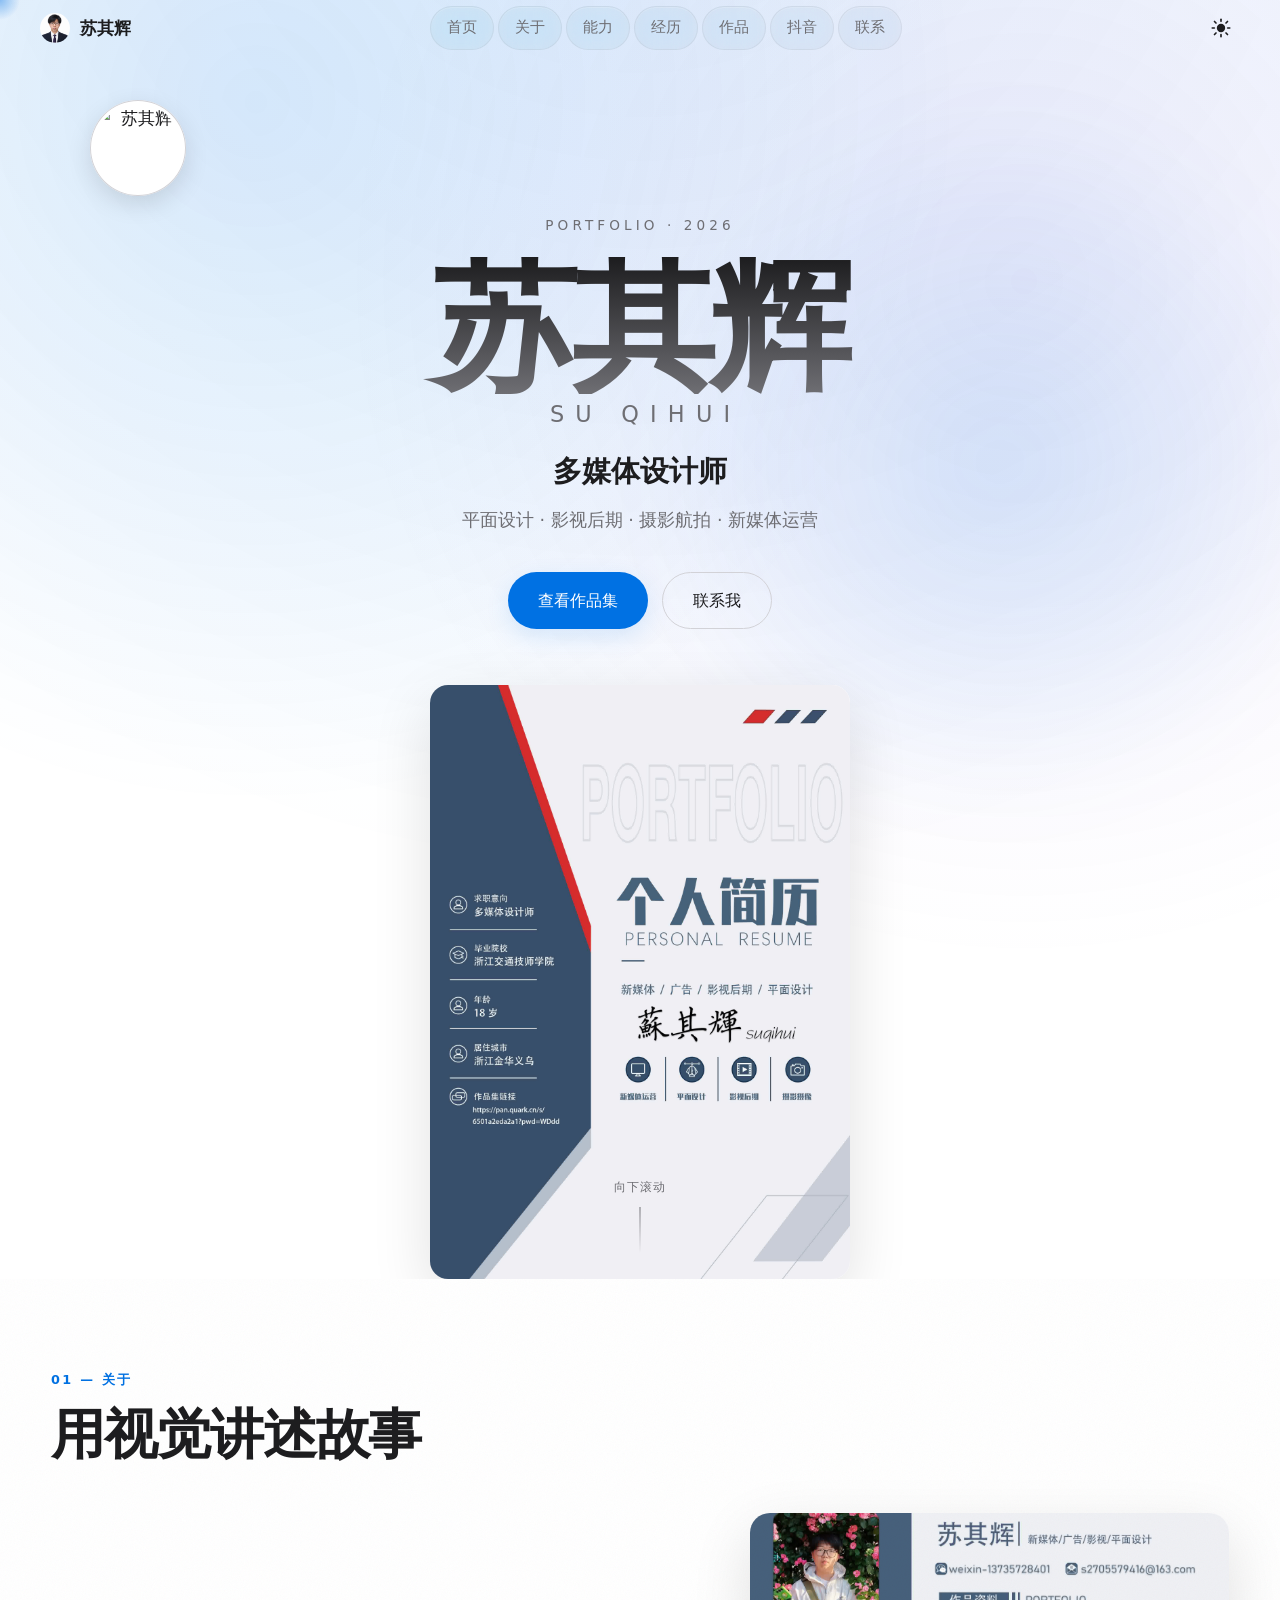
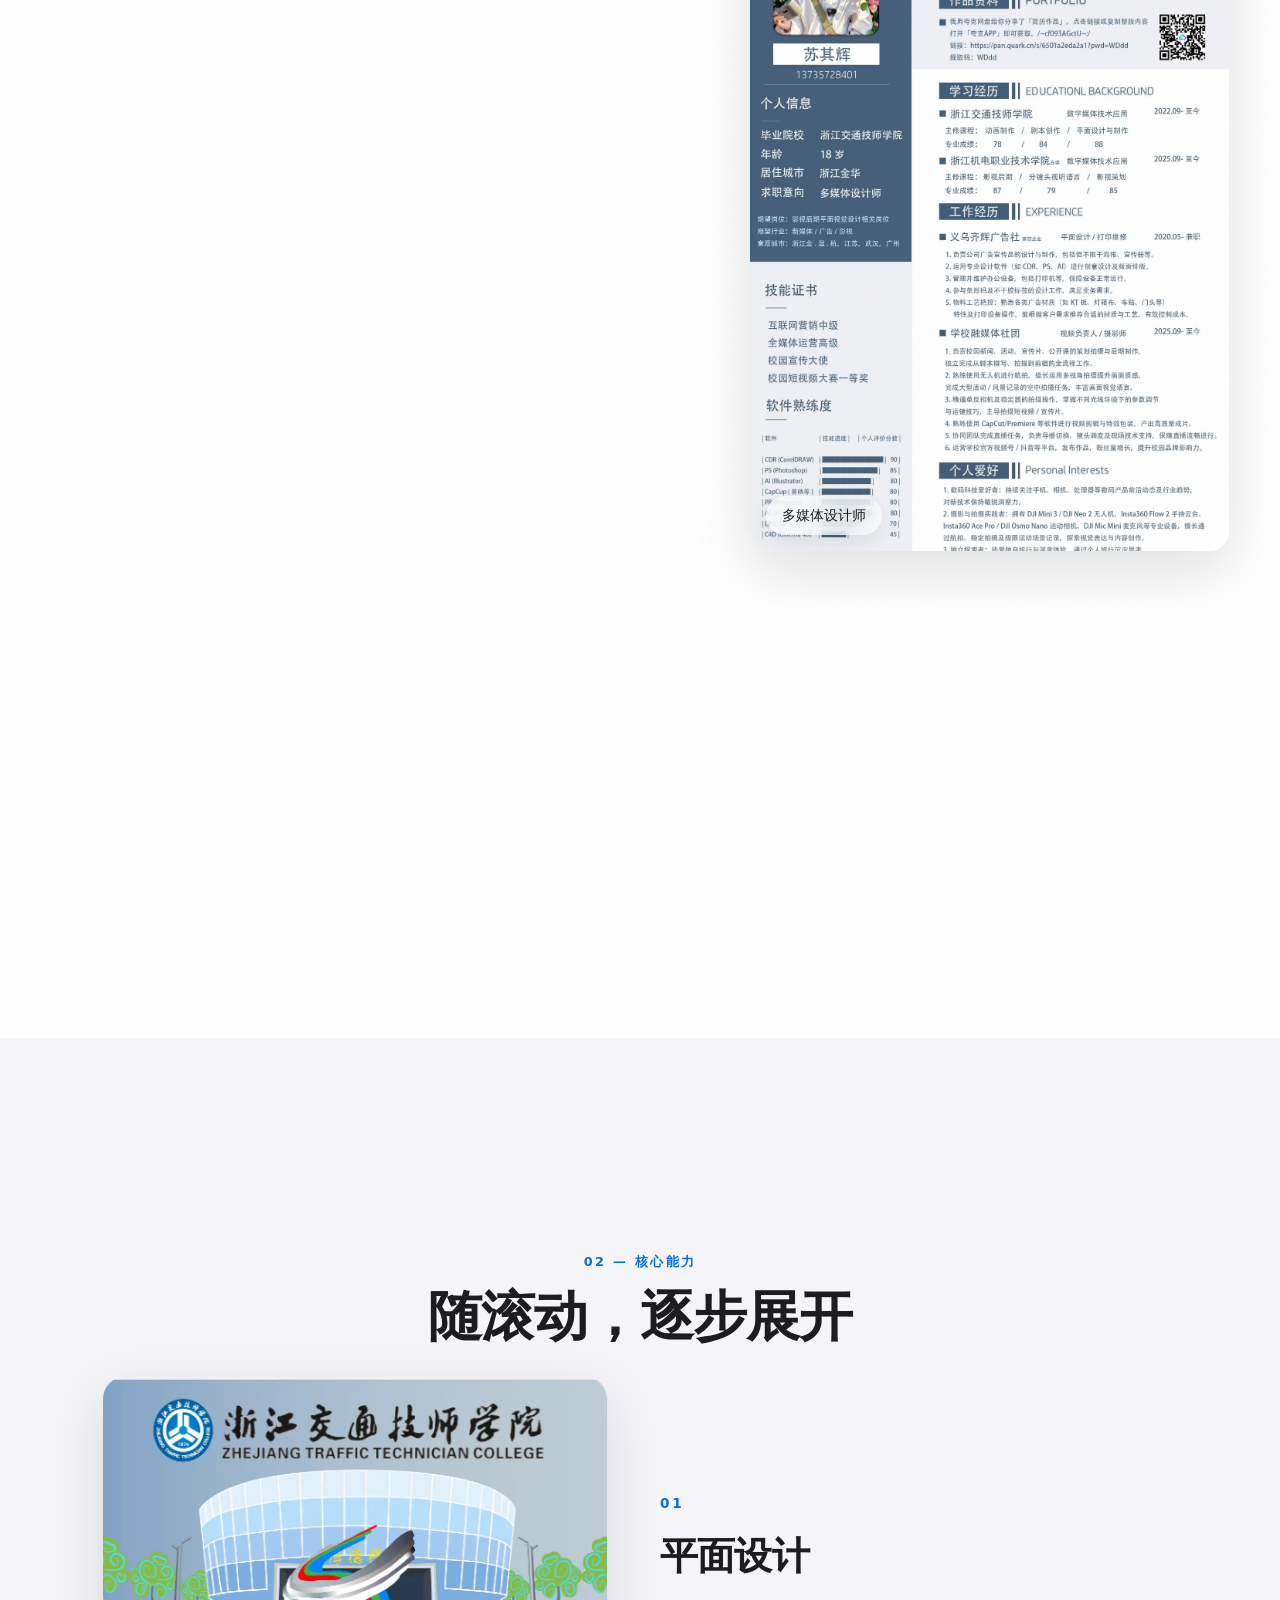
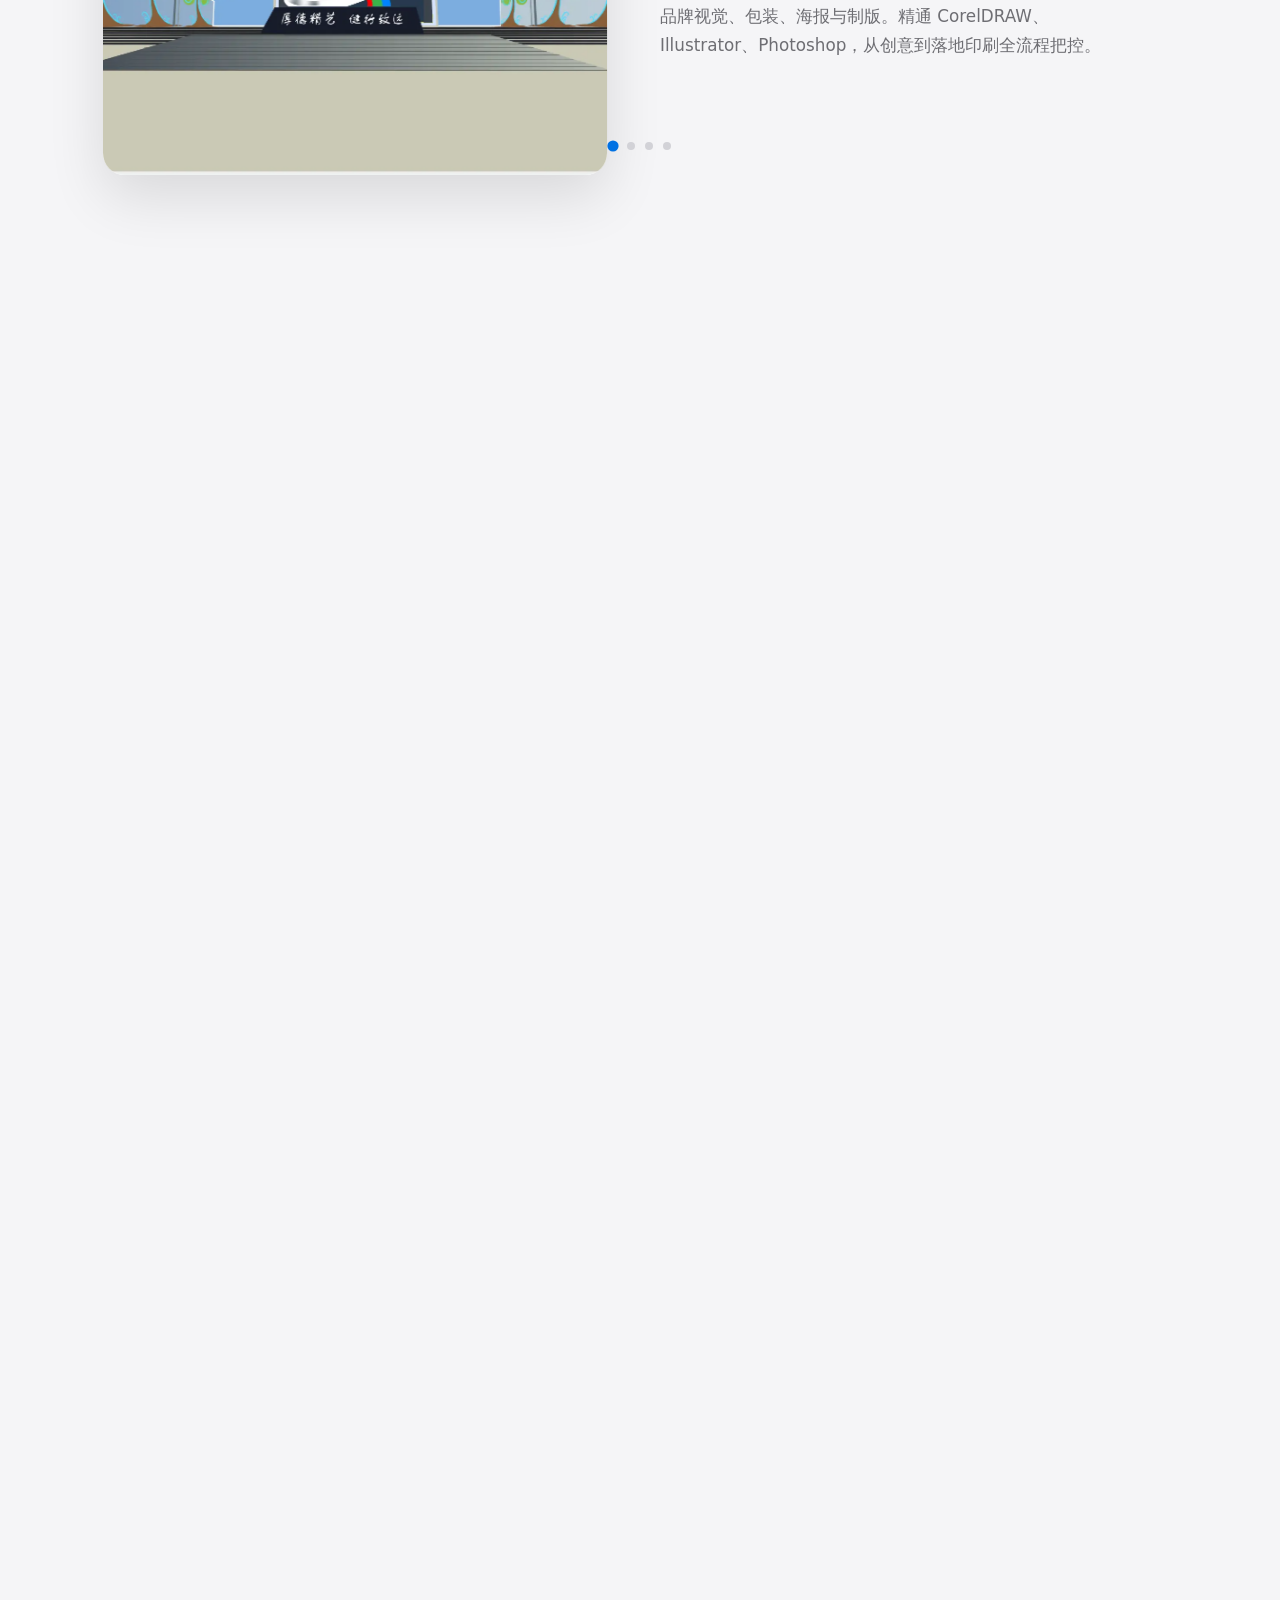
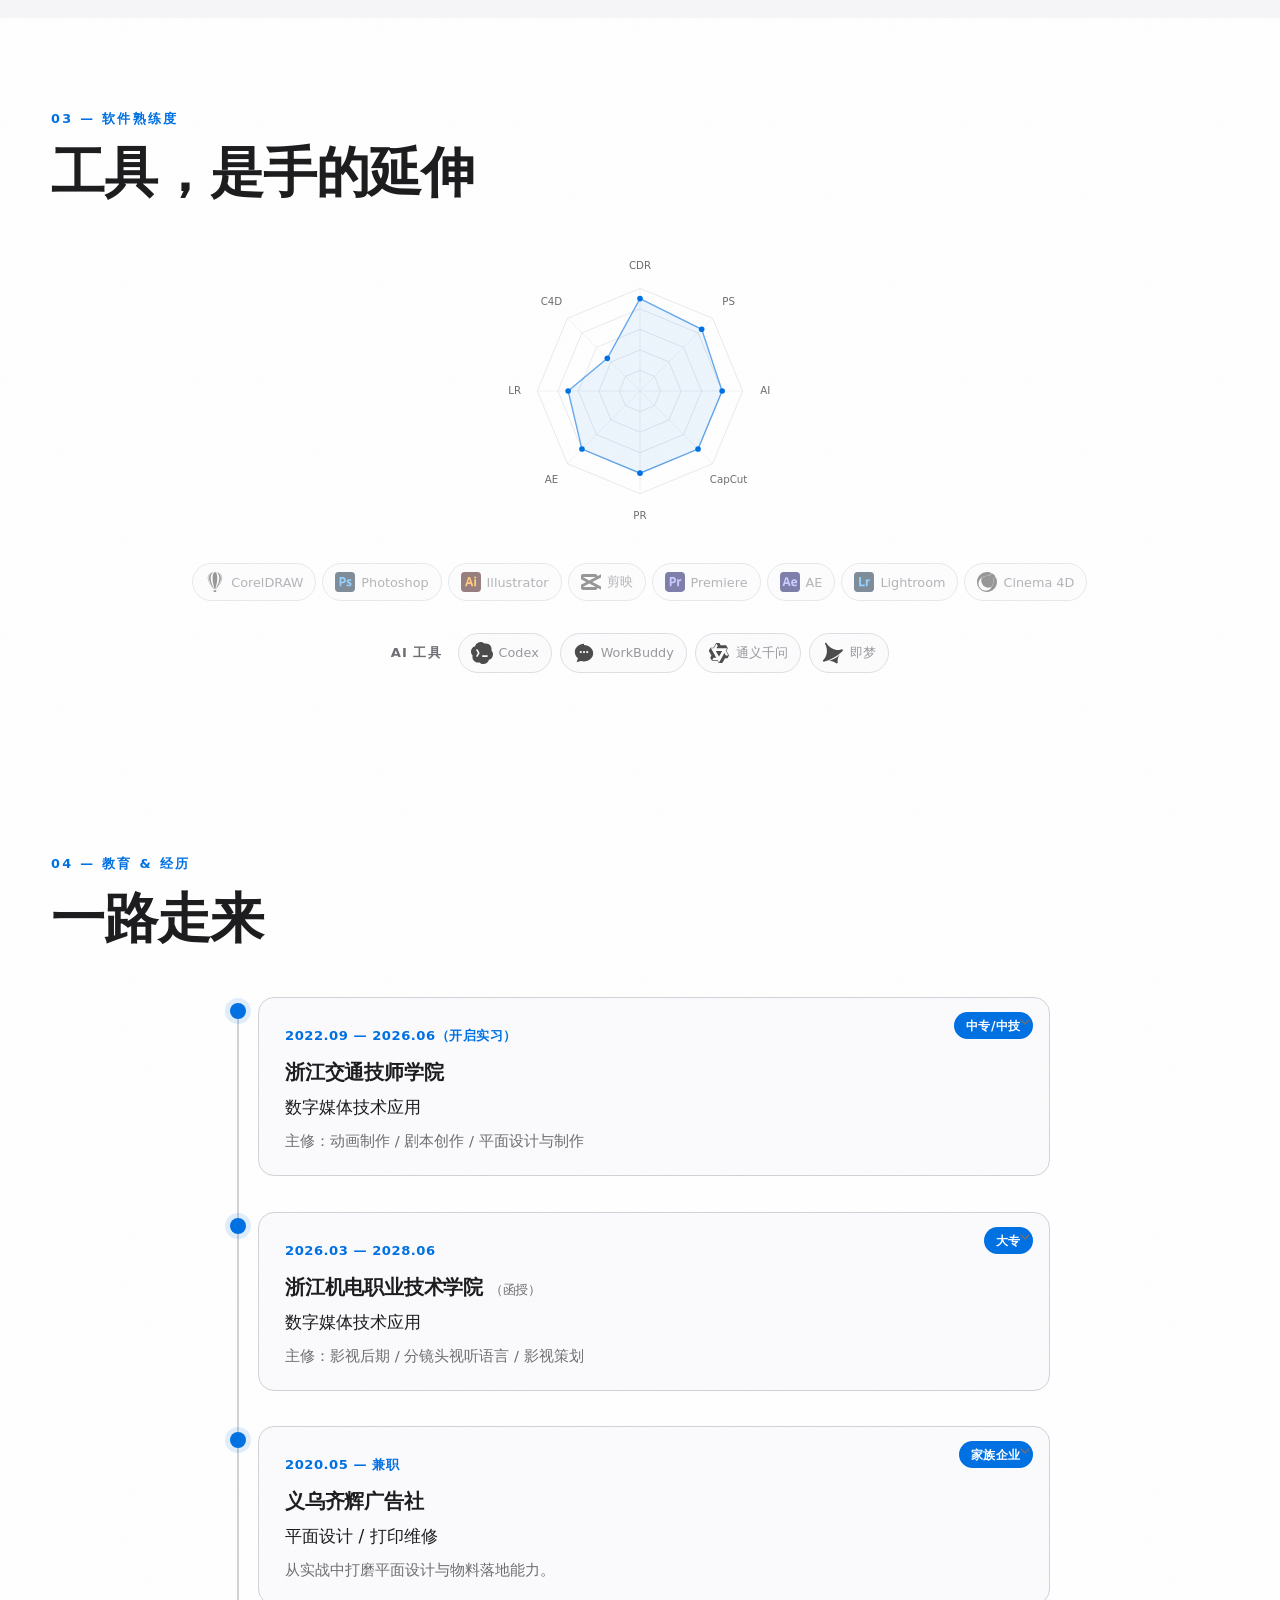
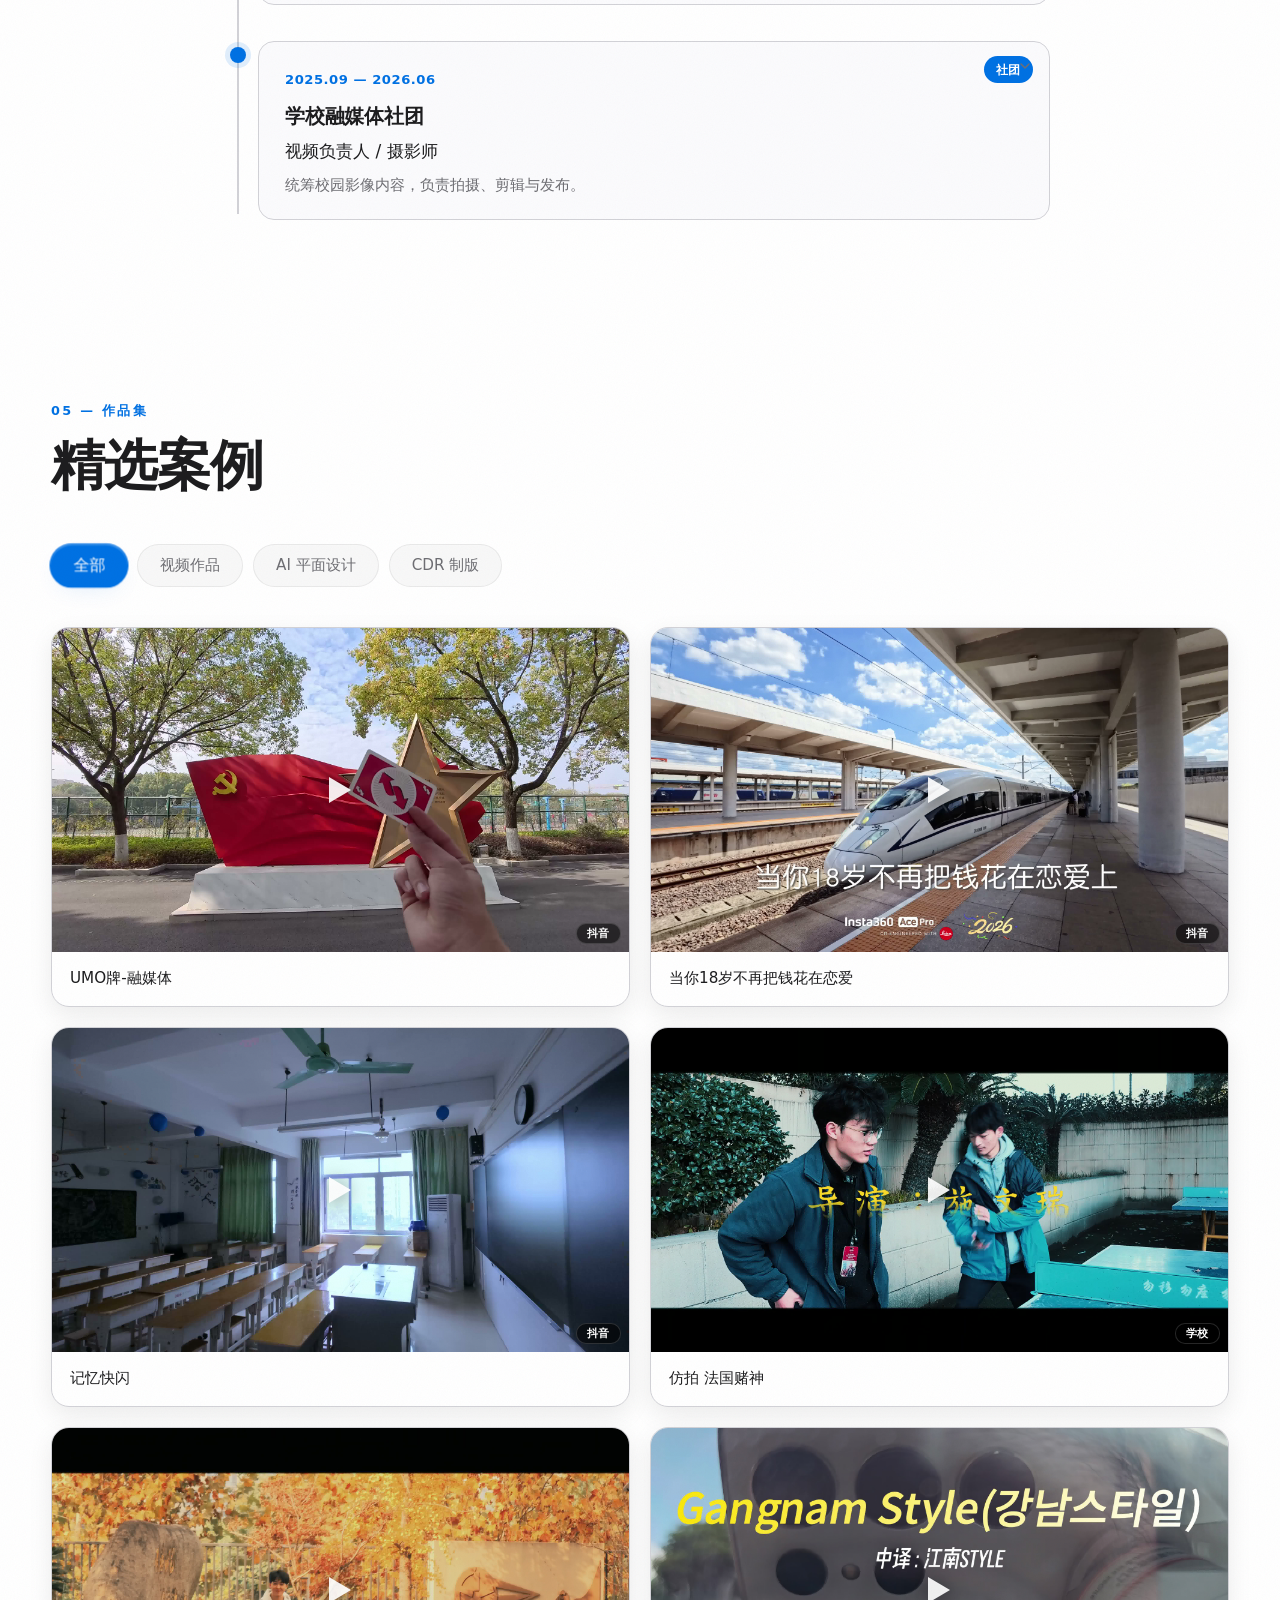
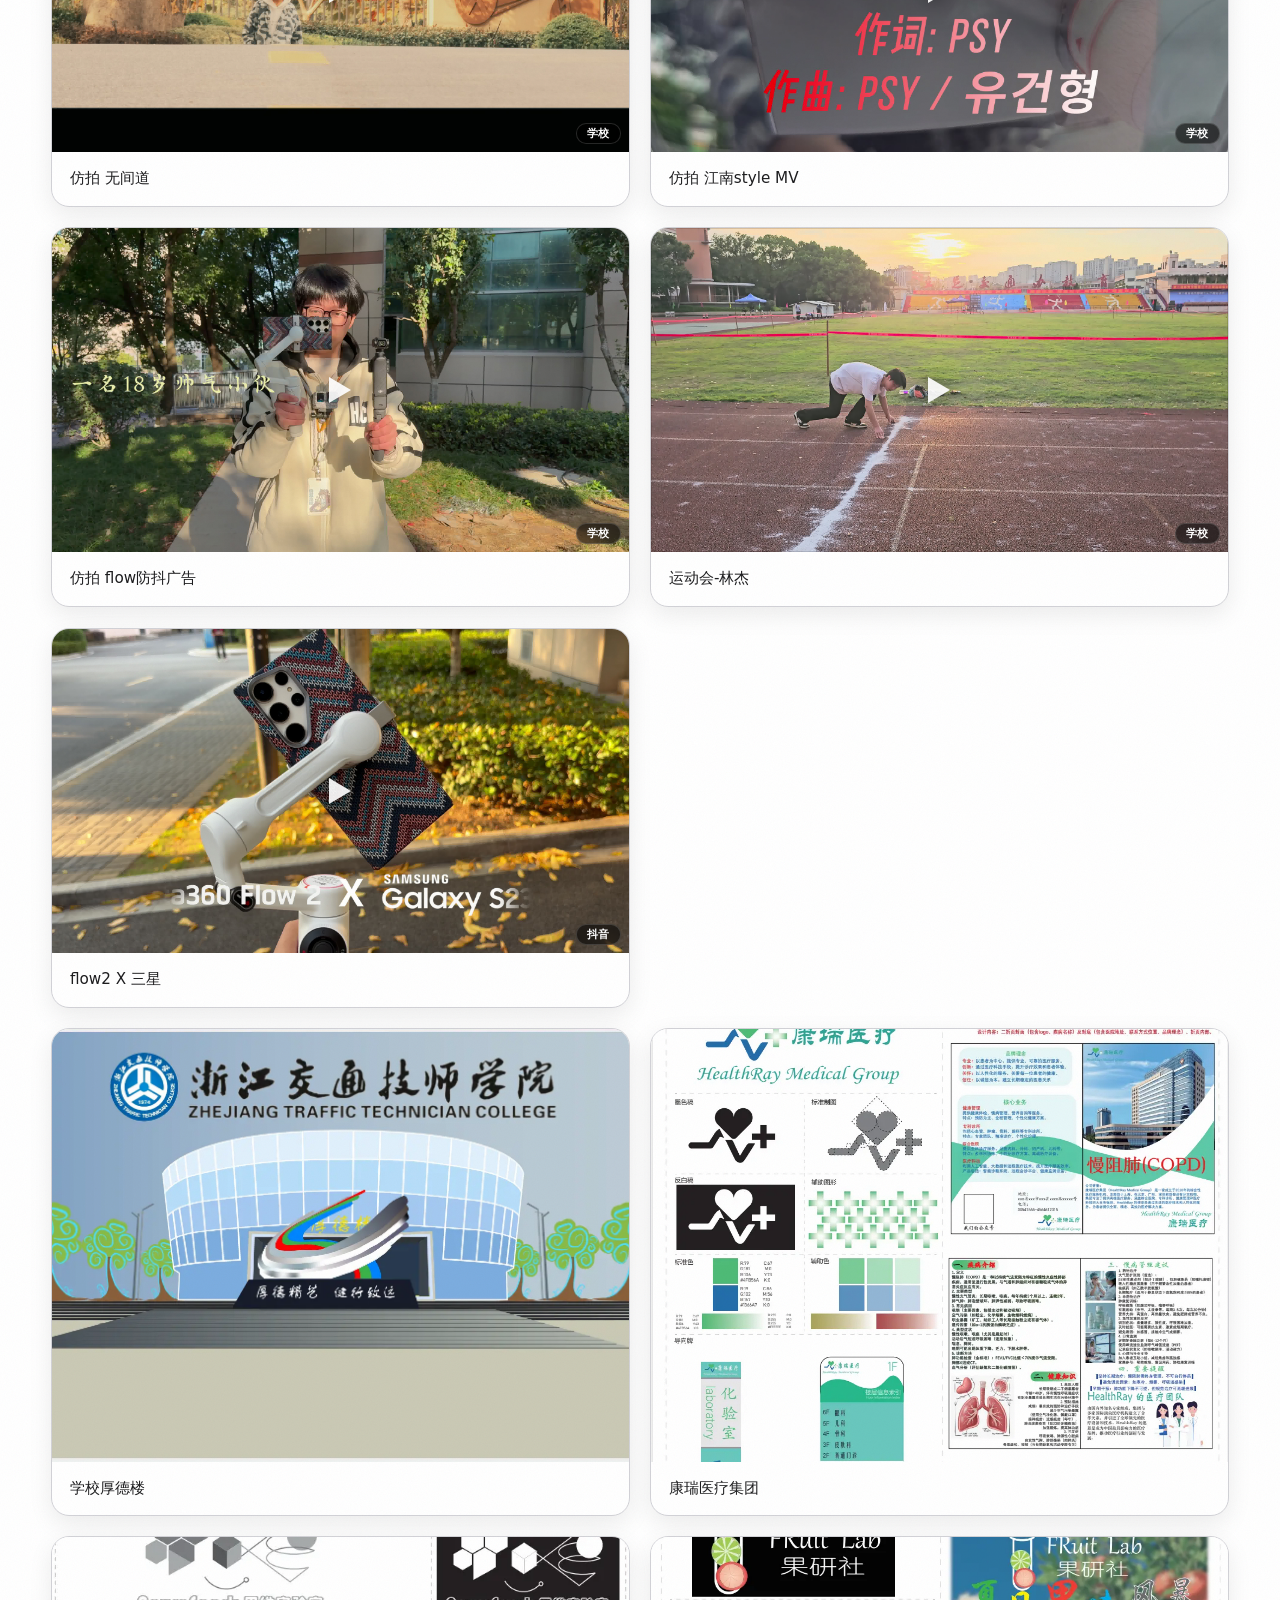
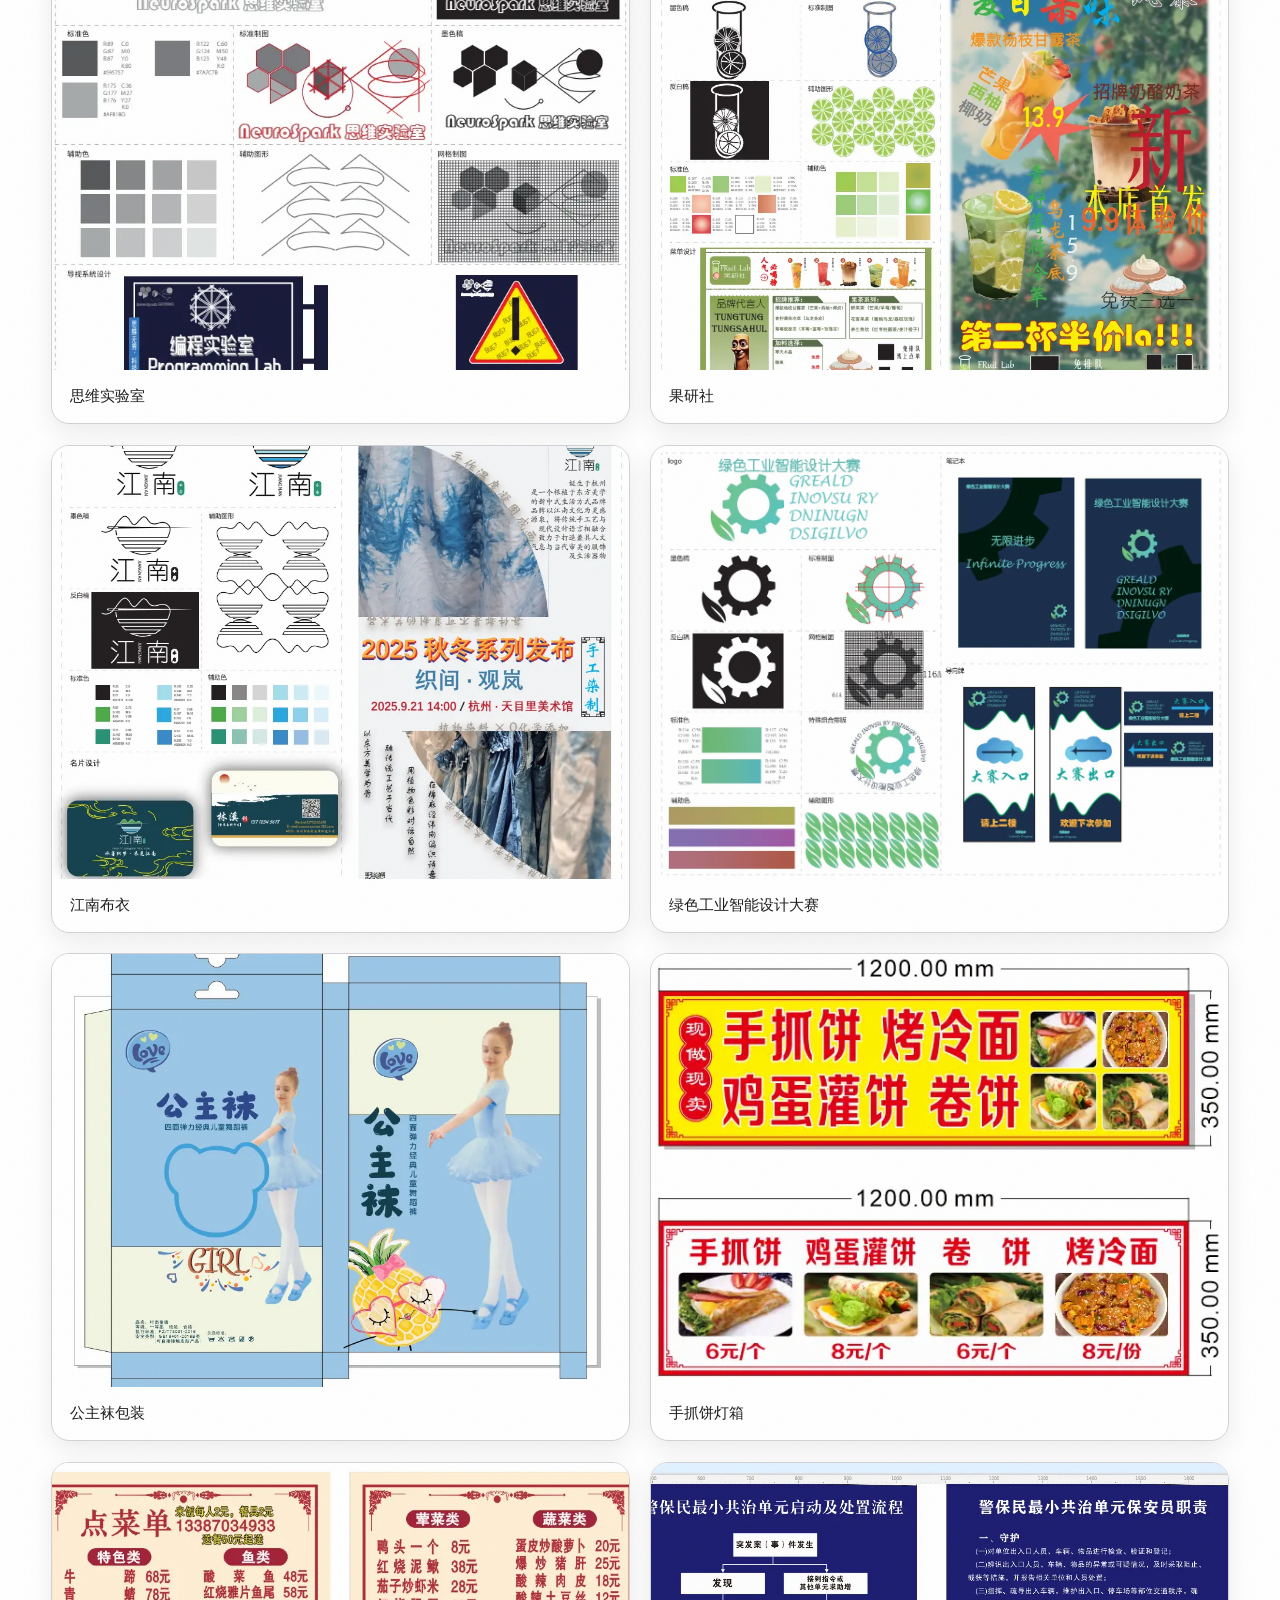
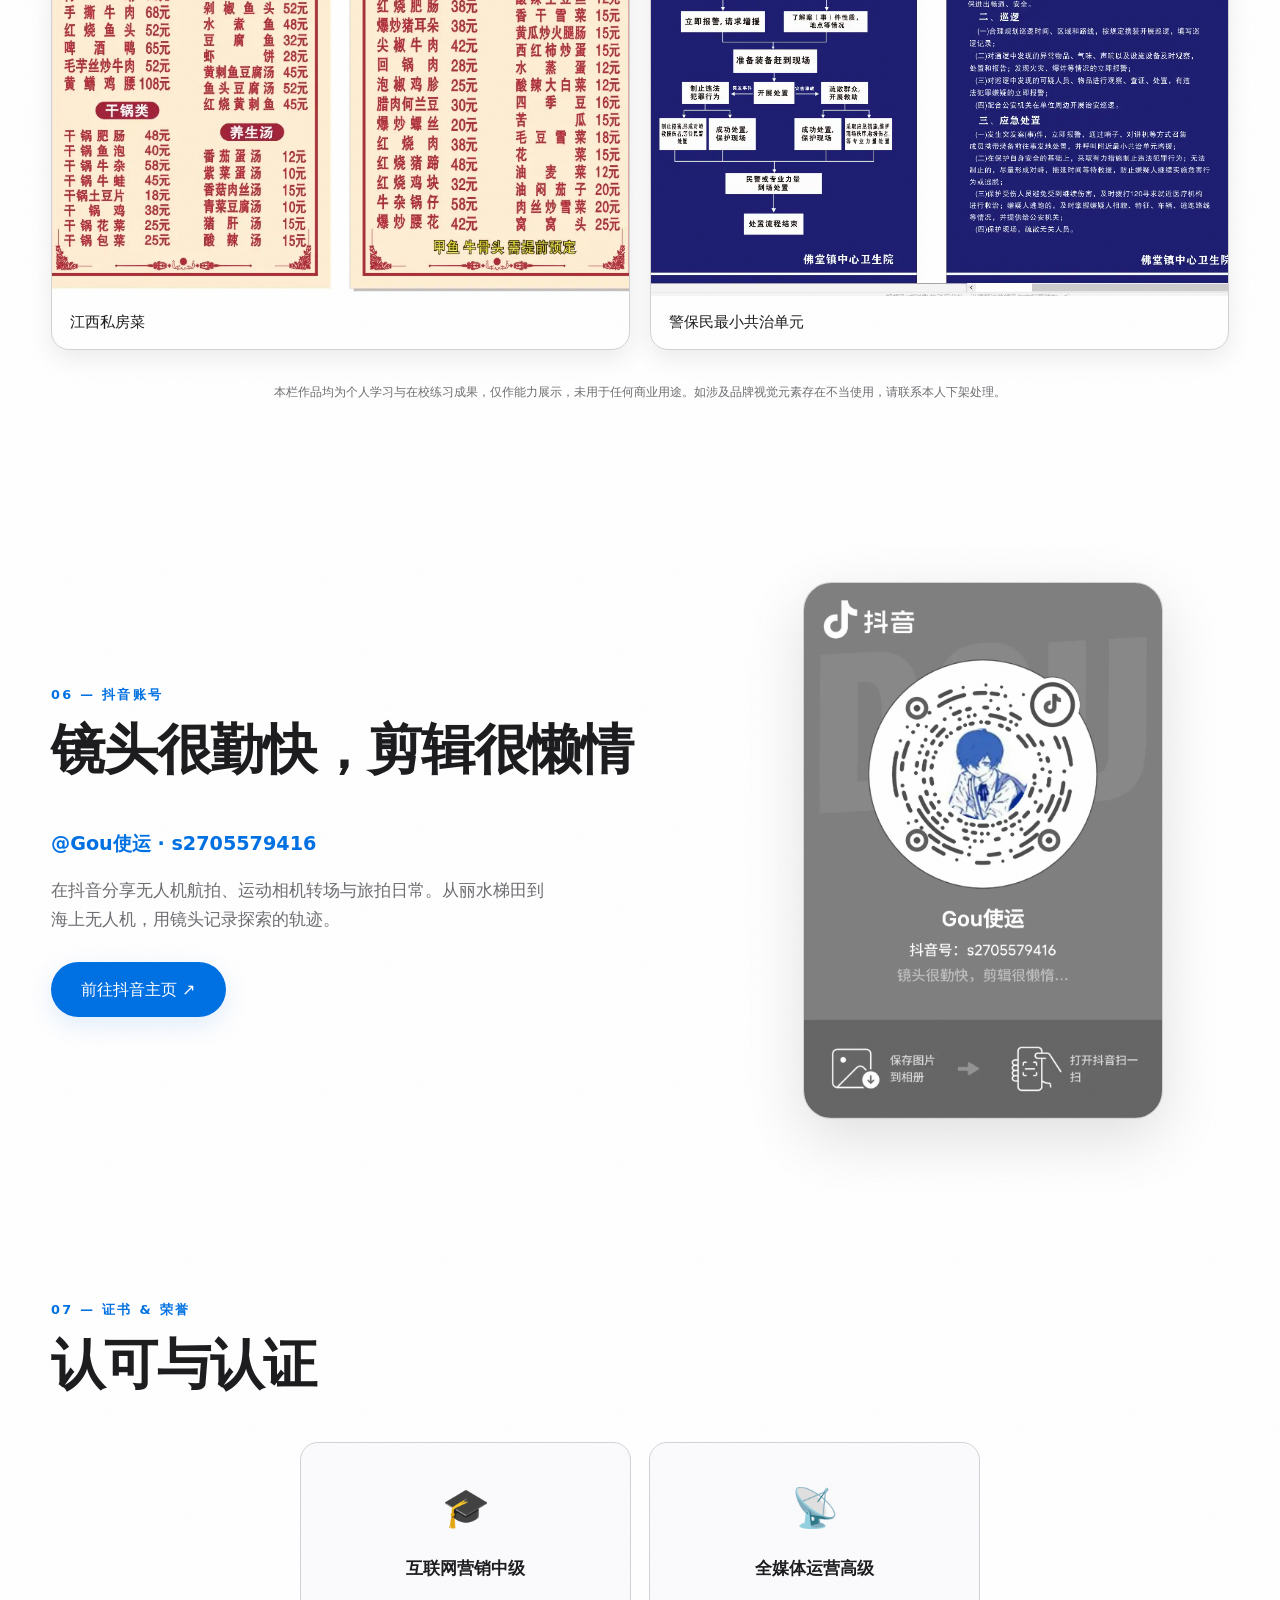
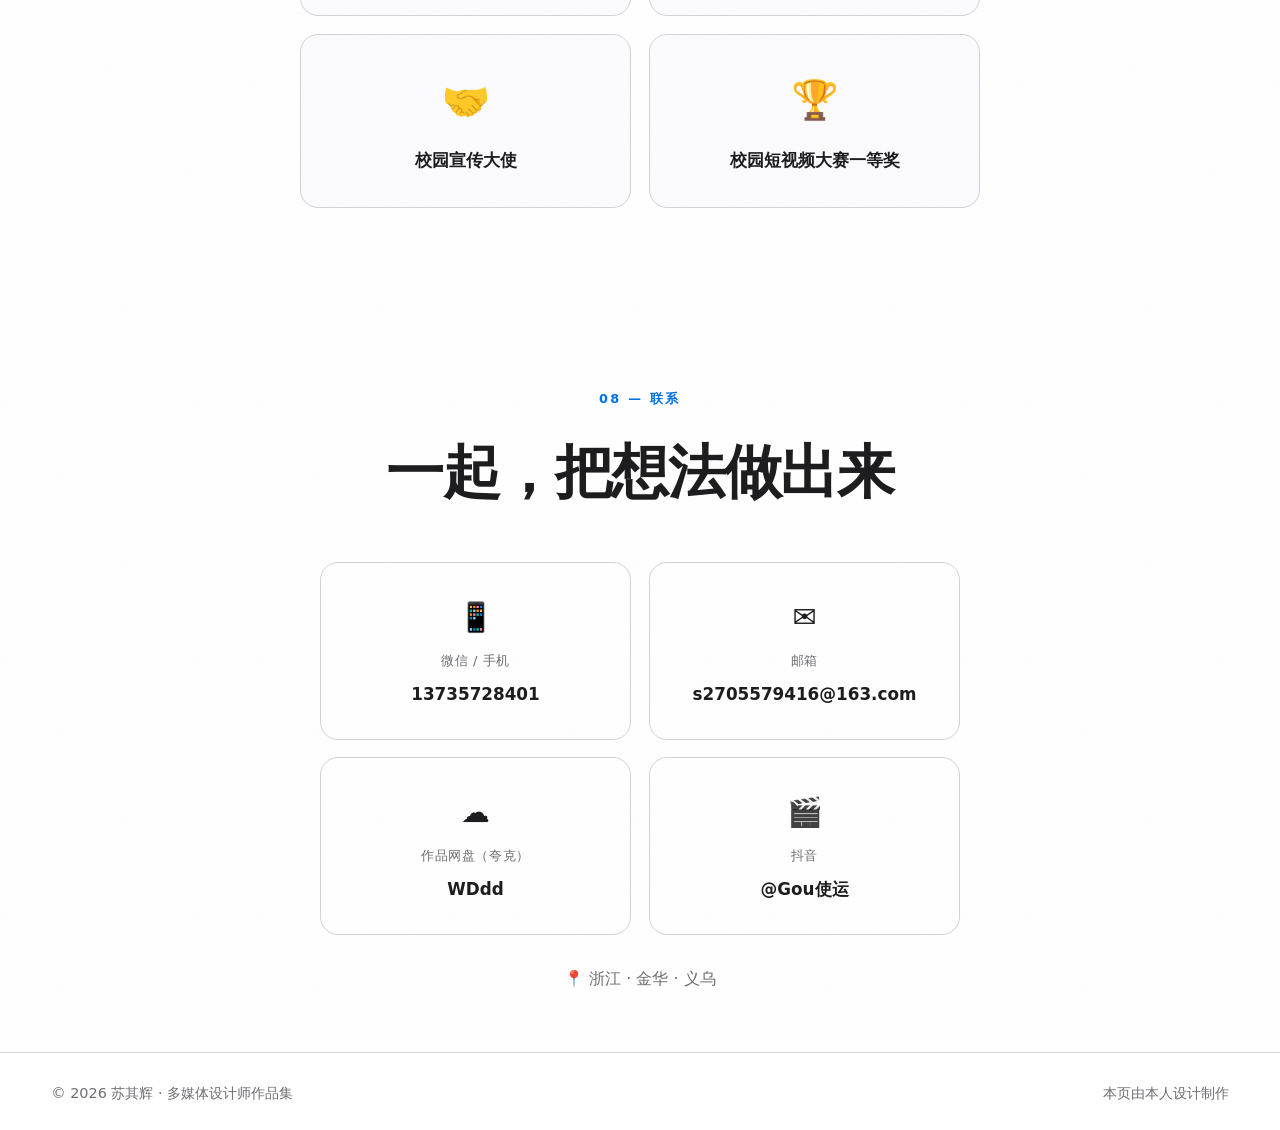
==== commit e3277e68: "修复V2移动端bug：响应式布局+触摸光晕+导航头像+UP文字" ====
--- a/v2.html
+++ b/v2.html
@@ -30,7 +30,7 @@
 <header class="nav" id="nav">
   <div class="nav__inner">
     <a href="#home" class="nav__brand" aria-label="苏其辉 首页">
-      <span class="nav__logo">SQ</span>
+      <span class="nav__logo"><img src="assets/img/resume/headshot.png" alt="苏其辉" /></span>
       <span class="nav__name">苏其辉</span>
     </a>
     <nav class="nav__links" id="navLinks" aria-label="主导航">
@@ -560,7 +560,7 @@
     <circle cx="12" cy="12" r="11" stroke="currentColor" stroke-width="1.5" fill="none"/>
     <path d="M12 17V7M8 11l4-4 4 4" stroke="currentColor" stroke-width="2" stroke-linecap="round" stroke-linejoin="round" fill="none"/>
   </svg>
-  <span class="back-top__text">up0</span>
+  <span class="back-top__text">UP</span>
 </button>
 
 <script src="js/v2-main.js"></script>
--- a/css/v2-style.css
+++ b/css/v2-style.css
@@ -105,9 +105,10 @@
 }
 .nav__brand { display: flex; align-items: center; gap: 10px; font-weight: 600; }
 .nav__logo {
-  width: 30px; height: 30px; border-radius: 8px; display: grid; place-items: center;
-  background: var(--accent); color: #fff; font-size: 0.8rem; font-weight: 700;
-}
+  width: 30px; height: 30px; border-radius: 50%; overflow: hidden;
+  display: block; flex-shrink: 0;
+}
+.nav__logo img { width: 100%; height: 100%; object-fit: cover; display: block; }
 .nav__name { font-size: 1.05rem; letter-spacing: -0.01em; }
 .nav__links { display: flex; gap: 4px; }
 .nav__link {
@@ -423,9 +424,6 @@
    证书
    ========================================================= */
 .certs__grid { display: grid; grid-template-columns: repeat(2, 1fr); gap: 18px; max-width: 680px; margin-inline: auto; }
-@media (max-width: 540px) {
-  .certs__grid { grid-template-columns: 1fr; max-width: none; }
-}
 .cert {
   background: var(--surface); border: 1px solid var(--line); border-radius: 18px; padding: 32px 26px;
   text-align: center; transition: transform 0.3s, border-color 0.3s, box-shadow 0.3s;
@@ -515,7 +513,6 @@
   .skills__grid { grid-template-columns: repeat(2, 1fr); }
   .hero__cta { flex-direction: column; width: 100%; max-width: 280px; margin-inline: auto; }
   .hero__cta .btn { width: 100%; }
-  .contact__grid { grid-template-columns: 1fr; }
 }
 
 /* 无障碍：减弱动效 */
@@ -564,7 +561,7 @@
 .cursor-glow.is-hovering { width: 80px; height: 80px; opacity: 0.55; }
 [data-theme="dark"] .cursor-glow.is-hovering { opacity: 0.35; }
 @media (prefers-reduced-motion: reduce) { .cursor-glow { display: none; } }
-@media (hover: none) { .cursor-glow { display: none; } }
+/* 触摸设备光标由JS touchstart 接管，不隐藏 */
 
 /* ---------- Noise 纹理叠加 ---------- */
 .section::after {
@@ -675,3 +672,96 @@
 .tl__detail p { color: var(--text-2); font-size: 0.92rem; margin-bottom: 6px; }
 .tl__detail p:last-child { margin-bottom: 0; }
 .tl__item.is-open .tl__detail { max-height: 200px; opacity: 1; margin-top: 0.5rem; padding-top: 0.5rem; padding-bottom: 0.5rem; }
+
+/* =========================================================
+   v2 移动端响应式修复
+   ========================================================= */
+
+/* 平板及以下：装备散开区缩小 */
+@media (max-width: 1024px) {
+  .gear__scatter { gap: 0; flex-wrap: nowrap; overflow-x: auto; padding: 20px 12px 40px; -webkit-overflow-scrolling: touch; scrollbar-width: none; }
+  .gear__scatter::-webkit-scrollbar { display: none; }
+  .gear__item { width: 100px; height: 100px; margin-left: -16px; flex-shrink: 0; }
+  .gear__item:first-child { margin-left: 0; }
+}
+
+/* 手机端：全面修复 */
+@media (max-width: 768px) {
+  /* 装备区：改为2行4列grid，不再横向滚动 */
+  .gear__scatter {
+    display: grid; grid-template-columns: repeat(4, 1fr); gap: 10px;
+    justify-content: center; align-items: center;
+    overflow: visible; padding: 12px 8px 24px; min-height: auto;
+    perspective: none;
+  }
+  .gear__item {
+    width: 100%; height: auto; aspect-ratio: 1; margin-left: 0;
+    transform: rotate(var(--angle, 0deg)) translateY(var(--lift, 0px)) scale(var(--scale, 0.9));
+  }
+  .gear__item:first-child { margin-left: 0; }
+  /* 手机端去掉散开角度，整齐排列 */
+  .gear__item { --angle: 0deg; --lift: 0px; --scale: 1; }
+
+  /* 证书和联系：手机端保持2×2，缩小padding */
+  .cert { padding: 18px 12px; }
+  .cert__icon { font-size: 1.6rem; margin-bottom: 8px; }
+  .cert h3 { font-size: 0.85rem; }
+  .contact__item { padding: 16px 10px; gap: 4px; }
+  .contact__icon { font-size: 1.3rem; }
+  .contact__label { font-size: 0.7rem; }
+  .contact__val { font-size: 0.82rem; word-break: break-all; }
+
+  /* 时间线：toggle 移到右下角，避免与 badge 重叠 */
+  .tl__badge { position: static; display: inline-block; margin-bottom: 8px; }
+  .tl__toggle { position: absolute; bottom: 12px; right: 12px; top: auto; }
+  .tl__card { padding: 20px 20px 44px; }
+
+  /* 回到顶部按钮：缩小，防遮挡 */
+  .back-top { bottom: 18px; right: 18px; padding: 8px 10px 4px; }
+  .back-top__icon svg { width: 20px; height: 20px; }
+  .back-top__text { font-size: 0.55rem; }
+
+  /* 光标光晕：触摸端由JS接管（touchstart/touchmove），CSS不隐藏 */
+
+  /* 能力叙事 sticky：降低高度，减少滚动疲劳 */
+  .caps__track { height: 300vh; }
+  .caps__sticky { padding: 70px 0 30px; }
+  .caps__stage { gap: 20px; }
+  .caps__visual { aspect-ratio: 16/10; }
+
+  /* 雷达图：适配窄屏 */
+  .skills__radar { max-width: 200px; }
+  .skills__radar .radar-label { font-size: 9px; }
+
+  /* AI 工具行：换行居中 */
+  .skills__ai { flex-direction: column; gap: 10px; }
+  .skills__ai-icons { gap: 6px; }
+
+  /* 作品集 overlay：触摸端常显半透明提示 */
+  .card--interactive .card__overlay { opacity: 0.25; }
+  .card__overlay-text { font-size: 0.8rem; }
+
+  /* 涟漪层 z-index 不遮挡 fixed 元素 */
+  .theme-ripple { z-index: 9998; }
+
+  /* 导航：确保汉堡菜单在顶层 */
+  .nav__links.is-open { z-index: 10002; }
+}
+
+/* 超窄屏（≤480px）：装备区更紧凑 */
+@media (max-width: 480px) {
+  .gear__item { width: 72px; height: 72px; margin-left: -12px; }
+  .skills__radar { max-width: 180px; }
+  .skills__radar .radar-label { font-size: 8px; }
+  .skill-icon { padding: 5px 8px; }
+  .skill-icon img { width: 15px; height: 15px; }
+  .skill-icon__label { font-size: 0.68rem; }
+  .back-top { bottom: 14px; right: 14px; }
+}
+
+/* 触摸设备：禁用 3D tilt 和 hover-only 交互 */
+@media (hover: none) {
+  .card--interactive:hover .card__img { transform: none; }
+  .card--interactive:hover .card__overlay { opacity: 0.25; }
+  .gear__item:hover { transform: rotate(var(--angle, 0deg)) translateY(var(--lift, 0px)) scale(var(--scale, 0.9)); }
+}
